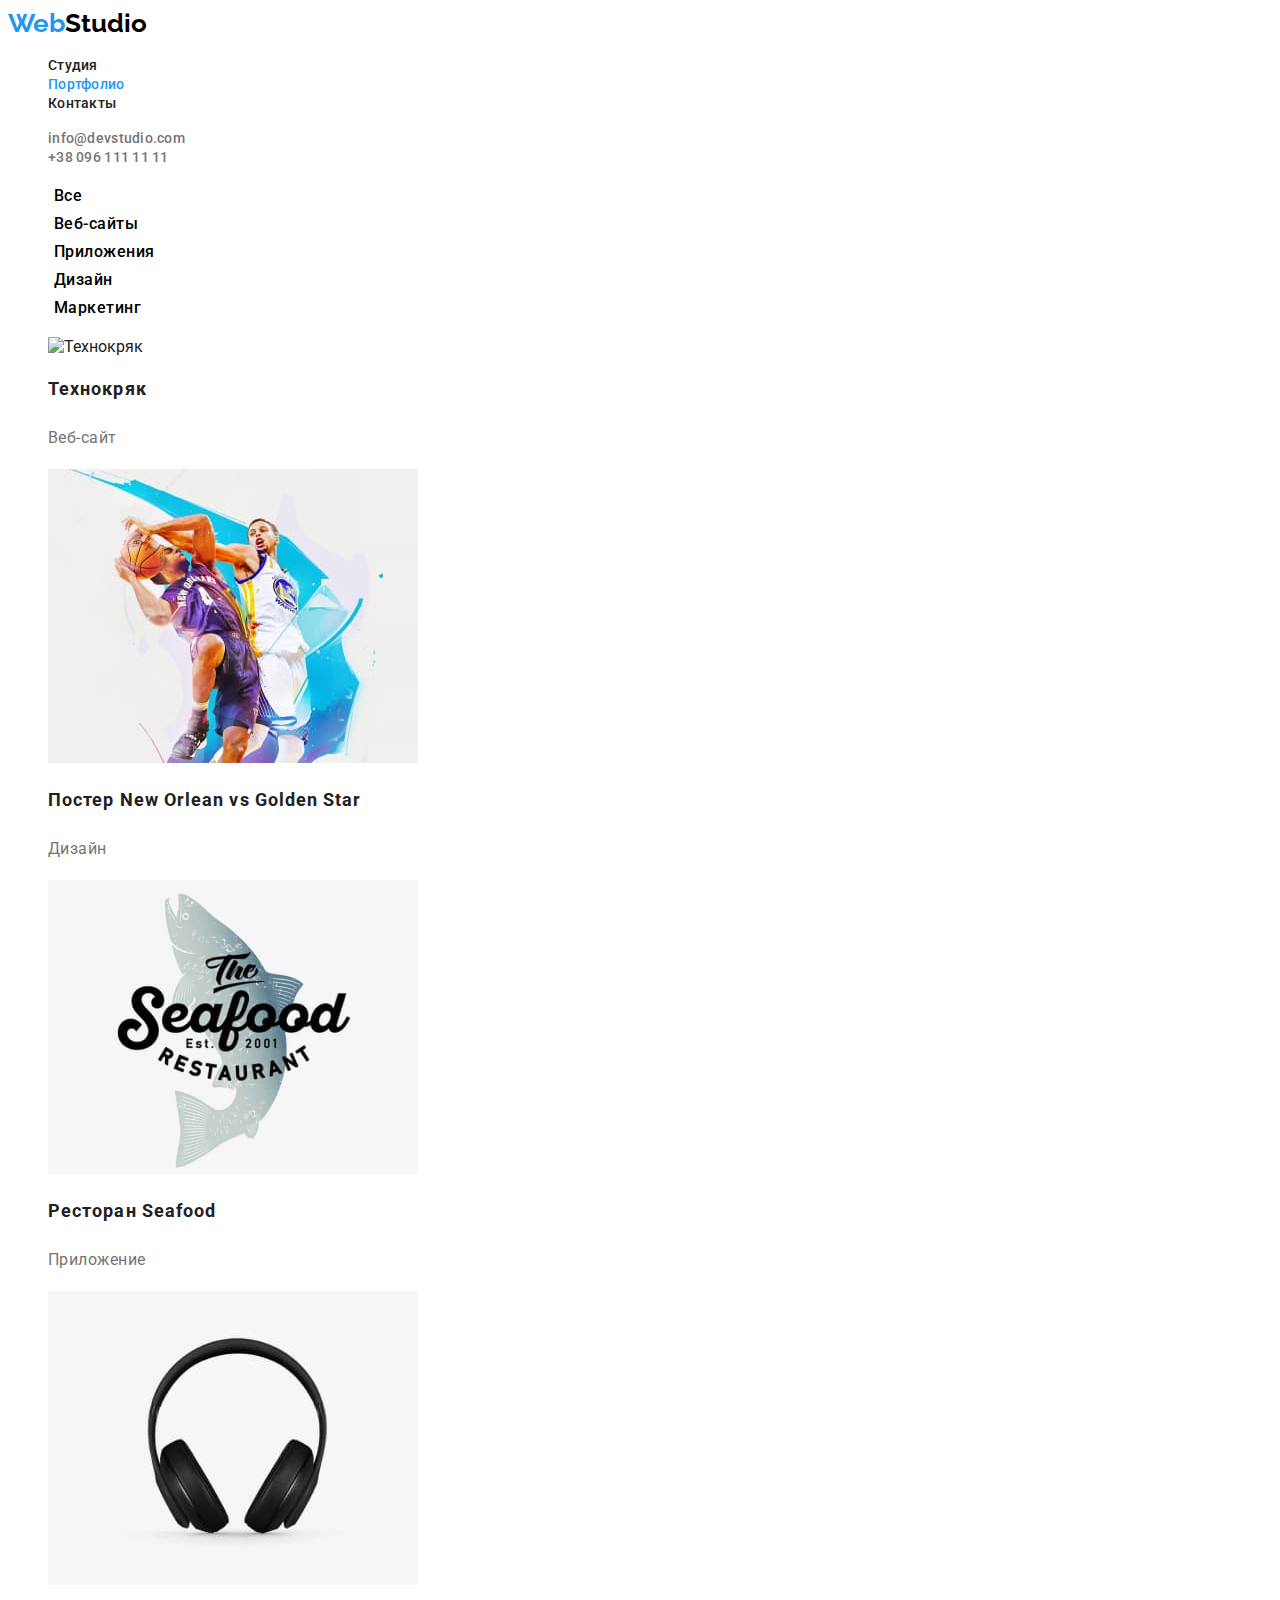
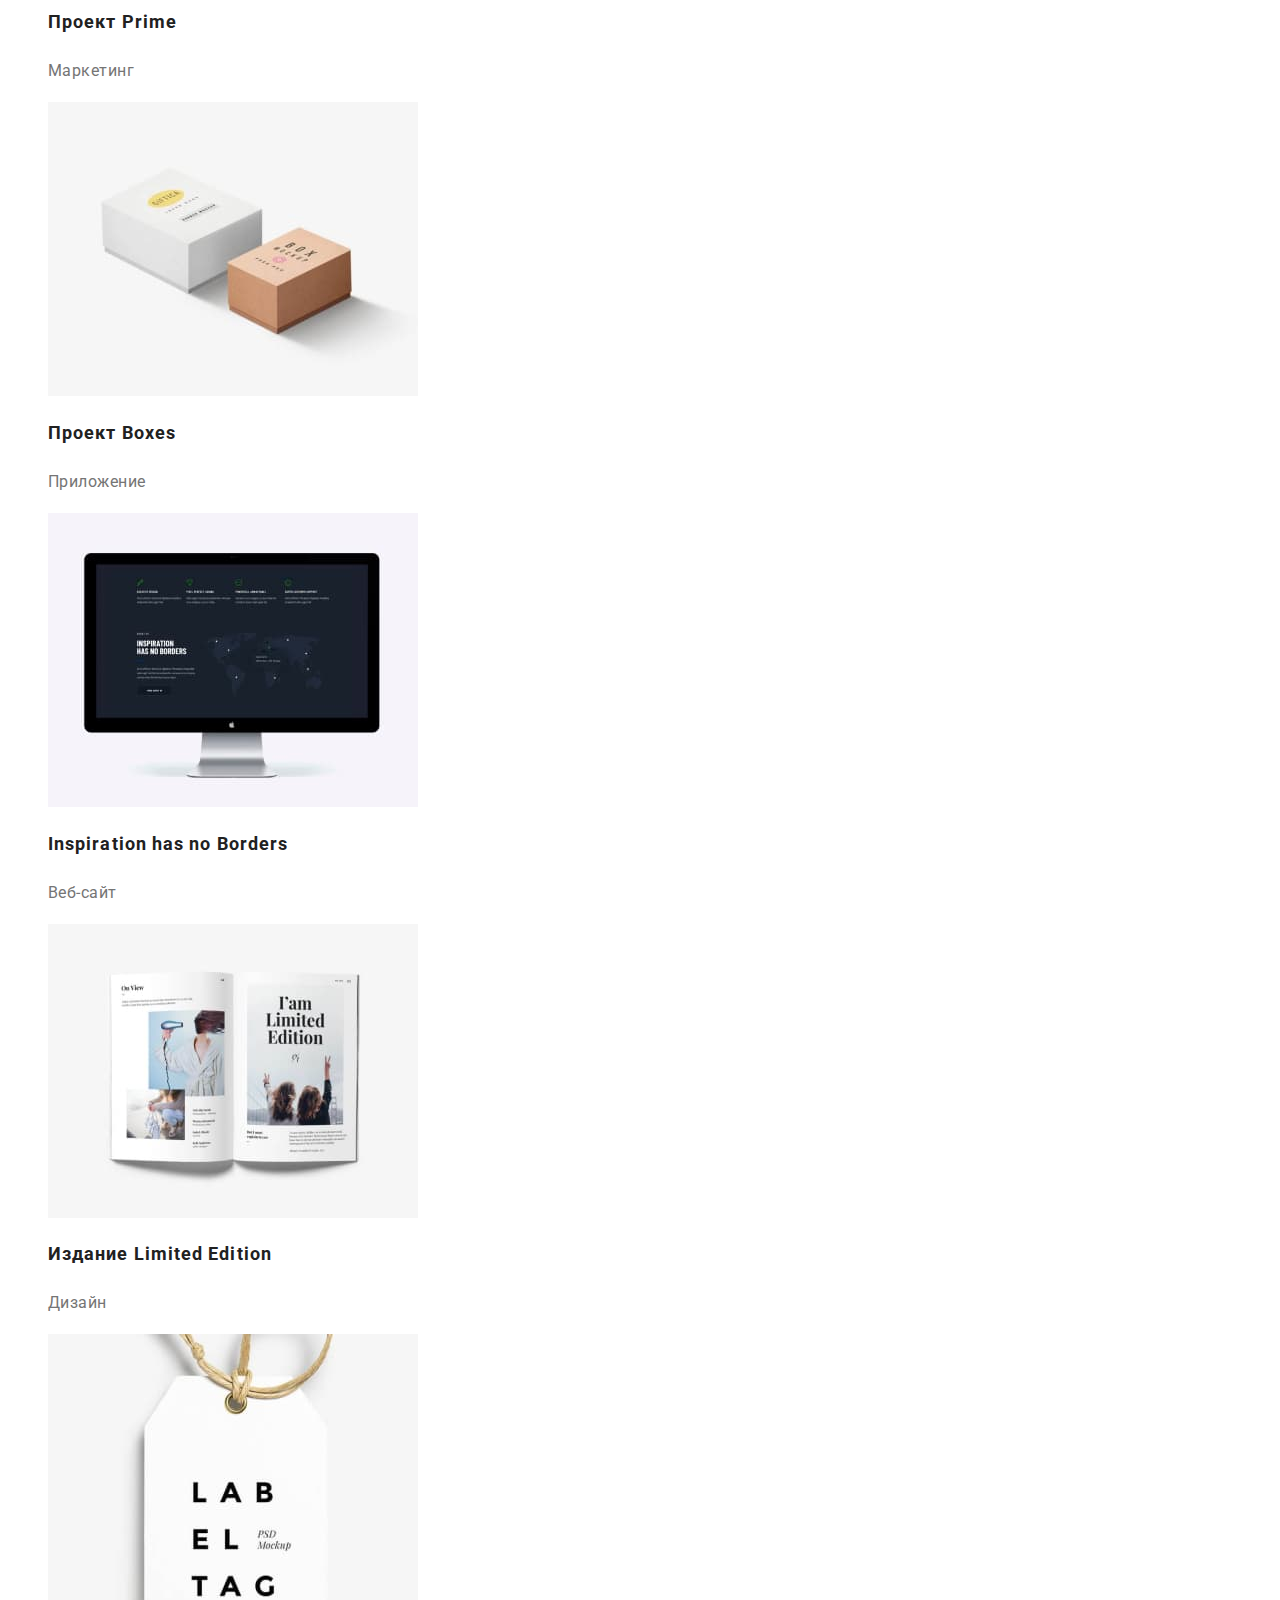
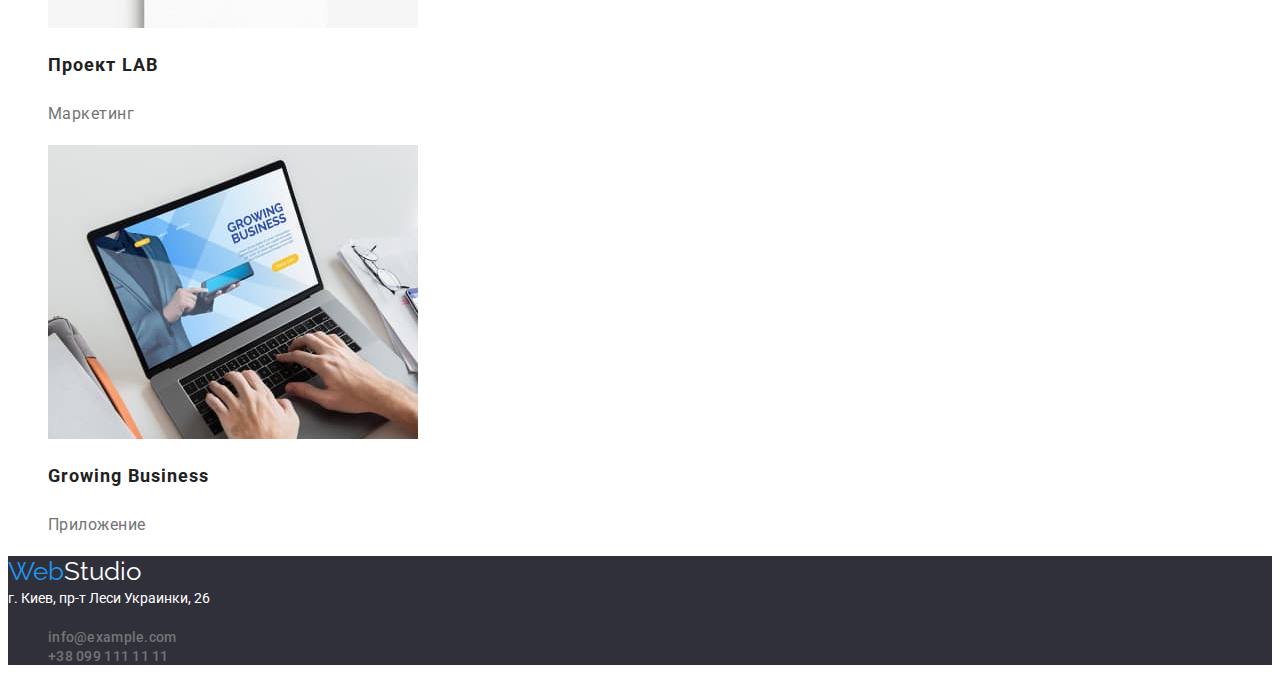
==== portfolio.html @ 8c98c88f "copy from markup hw 02" ====
<!DOCTYPE html>
<html lang="ru">
<head>
    <meta charset="UTF-8">
    <meta http-equiv="X-UA-Compatible" content="IE=edge">
    <meta name="viewport" content="width=device-width, initial-scale=1.0">
    <title>Document</title>
    <link rel="stylesheet" href="./css/style.css">
    <link href="https://fonts.googleapis.com/css2?family=Raleway:wght@700&family=Roboto:wght@400;500;700;900&display=swap"
        rel="stylesheet" />
</head>
<body>
    <!-- Header -->
    <header class="header">
        <div class="hdr-main-nav">
            <nav class="hdr-nav">
                <a href="/" lang="en" class="hdr-logo"><span class="hdr-first-logo">Web</span><span class="hdr-second-logo">Studio</span></a>
                <ul class="links">
                    <li class="link-item">
                        <a href="./index.html" class="link">Студия</a>
                    </li>
                    <li class="link-item">
                        <a href="./portfolio.html" class="link current">Портфолио</a>
                    </li>
                    <li class="link-item">
                        <a href="" class="link">Контакты</a>
                    </li>
                </ul>
            </nav>
            <ul class="hdr-contacts">
                <li>
                    <a href="mailto:info@devstudio.com" lang="en" class="contact-link">info@devstudio.com</a>
                </li>
                <li>
                    <a href="tel:+380961111111" class="contact-link">+38 096 111 11 11 </a>
                </li>
            </ul>
        </div>
    </header>
    <!-- Main -->
    <main class="main-portfolio">
        <section class="main-section">
            <h1 hidden></h1>
            <ul class="list-button">
                <li class="button-item">
                    <button type="button" class="button">Все</button>
                </li>
                <li class="button-item">
                    <button type="button" class="button">Веб-сайты</button>
                </li>
                <li class="button-item">
                    <button type="button" class="button">Приложения</button>
                </li>
                <li class="button-item">
                    <button type="button" class="button">Дизайн</button>
                </li>
                <li class="button-item">
                    <button type="button" class="button">Маркетинг</button>
                </li>
            </ul>
            <ul class="projects">
                <li class="project-item">
                    <img src="./images/Tehnokryak.jpg" alt="Технокряк" width="370">
                    <h2 class="project-title">Технокряк</h2>
                    <p class="project-about">Веб-сайт</p>
                </li>
                <li class="project-item">
                    <img src="./images/neworleandvsgoldenstar.jpg" alt="Постер" width="370">
                    <h2 class="project-title">Постер New Orlean vs Golden Star</h2>
                    <p class="project-about">Дизайн</p>
                </li>
                <li class="project-item">
                    <img src="./images/seafood.jpg" alt="Ресторан" width="370">
                    <h2 class="project-title">Ресторан Seafood</h2>
                    <p class="project-about">Приложение</p>
                </li>
                <li class="project-item">
                    <img src="./images/projectprime.jpg" alt="Проект Прайм" width="370">
                    <h2 class="project-title">Проект Prime</h2>
                    <p class="project-about">Маркетинг</p>
                </li>
                <li class="project-item">
                    <img src="./images/projectboxes.jpg" alt="Проект коробок" width="370">
                    <h2 class="project-title">Проект Boxes</h2>
                    <p class="project-about">Приложение</p>
                </li>
                <li class="project-item">
                    <img src="./images/inspirationhasnoborders.jpg" alt="Вдохновение" width="370">
                    <h2 class="project-title" lang="en">Inspiration has no Borders</h2>
                    <p class="project-about">Веб-сайт</p>
                </li>
                <li class="project-item">
                    <img src="./images/limetededition.jpg" alt="Издание" width="370">
                    <h2 class="project-title">Издание Limited Edition</h2>
                    <p class="project-about">Дизайн</p>
                </li>
                <li class="project-item">
                    <img src="./images/projectlab.jpg" alt="Проект Лаб" width="370">
                    <h2 class="project-title">Проект LAB</h2>
                    <p class="project-about">Маркетинг</p>
                </li>
                <li class="project-item">
                    <img src="./images/GrowingBusiness.jpg" alt="Растущий бизнес" width="370" lang="en">
                    <h2 class="project-title">Growing Business</h2>
                    <p class="project-about">Приложение</p>
                </li>
            </ul>
        </section>
    </main>
    <footer class="footer">
        <a href="/" lang="en" class="hdr-logo"><span class="ftr-first-logo">Web</span><span
                class="ftr-second-logo">Studio</span></a>
        <address class="address">
            <a href="https://goo.gl/maps/iQKYEARG3Sgrzrz96" class="ftr-address">г. Киев, пр-т Леси Украинки, 26</a>
            <ul class="ftr-contacts">
                <li class="contact-ftr">
                    <a href="mailto:info@example.com" lang="en" class="contact-link">info@example.com</a>
                </li>
                <li class="contact-ftr">
                    <a href="tel:+380991111111" class="contact-link">+38 099 111 11 11</a>
                </li>
            </ul>
        </address>
    </footer>
</body>
</html>
---- css/style.css ----
:root {
  /* background */
  --bgd-very-dark-grayish-blue: #2f303a;
  --bgd-light-grayish-blue: #f5f4fa;
  --bgd-white: #ffffff;
  /* text  */
  --txt-blue: #2196f3;
  --txt-mostly-black: #212121;
  --txt-black: #000000;
  --txt-white: #ffffff;
  --txt-dark-gray: #757575;
  --txt-light-gray: #acacb0;
}

/* constant */
body {
  font-family: 'Roboto', sans-serif;
  color: var(--txt-mostly-black);
  background-color: var(--bgd-white);
  letter-spacing: 0.03;
}
/* header */

.link {
  list-style-type: none;
}

.hdr-logo {
  text-decoration: none;
}

.hdr-first-logo {
  font-family: 'Raleway', sans-serif;
  color: var(--txt-blue);
  font-weight: 700;
  font-size: 26px;
  line-height: 1.19;
}

.hdr-second-logo {
  font-family: 'Raleway', sans-serif;
  color: var(--txt-black);
  font-weight: 700;
  font-size: 26px;
  line-height: 1.19;
}
.link:hover,
.link:focus {
  color: var(--txt-blue);
}
.link {
  color: var(--txt-mostly-black);
  font-weight: 500;
  font-size: 14px;
  line-height: 1.14;
  letter-spacing: 0.02em;
  text-decoration: none;
}

.links .link.current {
  color: var(--txt-blue);
}

.link-item,
.hdr-contacts {
  list-style: none;
}

.contact-link {
  text-decoration: none;
  color: var(--txt-dark-gray);
  font-weight: 500;
  font-size: 14px;
  line-height: 1.14;
  letter-spacing: 0.02em;
}

.contact-link:hover,
.contact-link:focus {
  color: var(--txt-blue);
}
/* Main Studio */
.hero-section {
  background-color: var(--bgd-very-dark-grayish-blue);
}

.hero-title {
  font-weight: 900;
  font-size: 44px;
  line-height: 1.36;
  text-align: center;
  letter-spacing: 0.06em;
  text-transform: uppercase;
  color: var(--txt-white);
}

.hero-button {
  background-color: var(--txt-blue);
  color: var(--txt-white);
  font-weight: bold;
  font-size: 16px;
  line-height: 1.87;
  letter-spacing: 0.06em;
  cursor: pointer;
  border: none;
}

.container-item,
.about-company-item {
  list-style: none;
}
.container-item-title {
  font-size: 14px;
  line-height: 1.14;
  text-transform: uppercase;
}

.container-item-text {
  font-size: 14px;
  line-height: 1.71;
  color: var(--txt-dark-gray);
}

.about-company-title {
  font-size: 36px;
  line-height: 1.16;
  text-align: center;
}

.team {
  background-color: var(--bgd-light-grayish-blue);
}

.title-team {
  font-size: 36px;
  line-height: 1.16;
  text-align: center;
}

.team-member {
  list-style: none;
}

.title-member {
  font-weight: 500;
  font-size: 16px;
  line-height: 1.18;
  text-align: center;
}

.about-member {
  font-size: 16px;
  line-height: 19px;
  text-align: center;
  color: var(--txt-dark-gray);
}
/* footer */

.footer {
  background-color: var(--bgd-very-dark-grayish-blue);
}

.address {
  font-style: normal;
}

.ftr-first-logo {
  font-family: 'Raleway', sans-serif;
  color: var(--txt-blue);
  font-size: 26px;
  line-height: 1.19;
}

.ftr-second-logo {
  font-family: 'Raleway', sans-serif;
  color: var(--txt-white);
  font-size: 26px;
  line-height: 31px;
}
.ftr-address {
  font-size: 14px;
  line-height: 1.71;
  color: var(--txt-white);
  text-decoration: none;
}

.contact-ftr {
  list-style: none;
}

.contact-link-footer:focus,
.contact-link-footer:hover {
  color: var(--txt-blue);
}
/* Main Portfolio */

.button {
  font-family: 'Roboto', sans-serif;
  font-weight: 500;
  font-size: 16px;
  line-height: 1.62;
  text-align: center;
  letter-spacing: 0.03em;
  background-color: var(--bgd-Light-grayish-blue);
  border: none;
  cursor: pointer;
}
.button:focus,
.button:hover {
  color: var(--txt-white);
  background-color: var(--txt-blue);
}

.button-item,
.project-item {
  list-style: none;
}

.project-title {
  font-weight: bold;
  font-size: 18px;
  line-height: 2;
  letter-spacing: 0.06em;
}
.project-about {
  font-size: 16px;
  line-height: 1.87;
  letter-spacing: 0.03em;
  color: var(--txt-dark-gray);
}
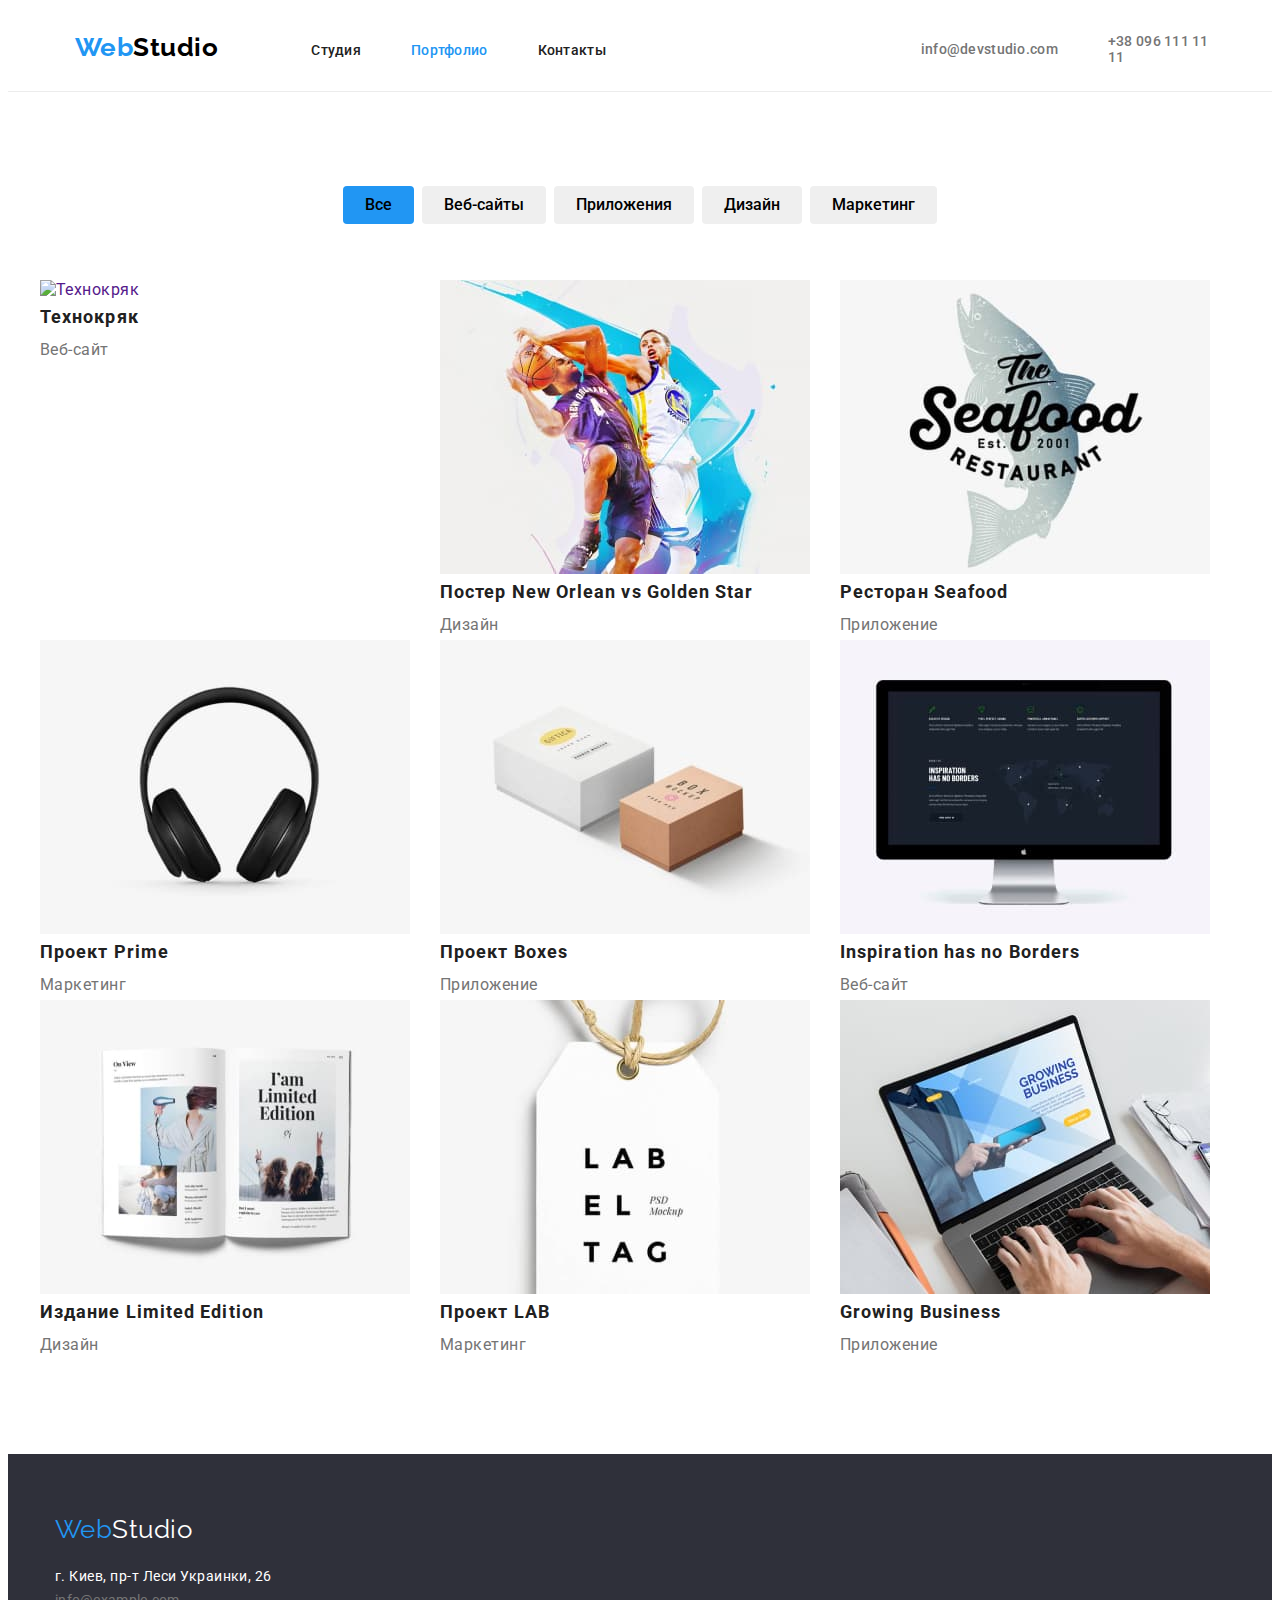
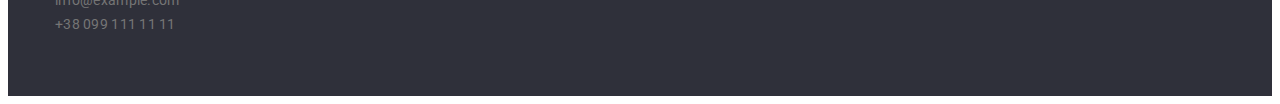
==== commit 4b341e7d: "1" ====
--- a/portfolio.html
+++ b/portfolio.html
@@ -4,7 +4,7 @@
     <meta charset="UTF-8">
     <meta http-equiv="X-UA-Compatible" content="IE=edge">
     <meta name="viewport" content="width=device-width, initial-scale=1.0">
-    <title>Document</title>
+    <title>Портфолио</title>
     <link rel="stylesheet" href="./css/style.css">
     <link href="https://fonts.googleapis.com/css2?family=Raleway:wght@700&family=Roboto:wght@400;500;700;900&display=swap"
         rel="stylesheet" />
@@ -12,115 +12,165 @@
 <body>
     <!-- Header -->
     <header class="header">
-        <div class="hdr-main-nav">
+        <div class="container hdr-container ">
             <nav class="hdr-nav">
-                <a href="/" lang="en" class="hdr-logo"><span class="hdr-first-logo">Web</span><span class="hdr-second-logo">Studio</span></a>
-                <ul class="links">
+                <a href="/" lang="en" class="logo hdr-logo"><span class="hdr-first-logo">Web</span><span
+                        class="hdr-second-logo">Studio</span></a>
+                <ul class="hdr-list list">
                     <li class="link-item">
-                        <a href="./index.html" class="link">Студия</a>
+                        <a href="./index.html" class="hdr-link link ">Студия</a>
                     </li>
                     <li class="link-item">
-                        <a href="./portfolio.html" class="link current">Портфолио</a>
+                        <a href="./portfolio.html" class="hdr-link link current">Портфолио</a>
                     </li>
                     <li class="link-item">
-                        <a href="" class="link">Контакты</a>
+                        <a href="" class="hdr-link link">Контакты</a>
                     </li>
                 </ul>
             </nav>
-            <ul class="hdr-contacts">
-                <li>
-                    <a href="mailto:info@devstudio.com" lang="en" class="contact-link">info@devstudio.com</a>
+            <div class="hdr-contacts-list"></div>
+            <ul class="hdr-contacts list">
+                <li class="hdr-contacts">
+                    <a href="mailto:info@devstudio.com" lang="en" class="contact-link link">info@devstudio.com</a>
                 </li>
-                <li>
-                    <a href="tel:+380961111111" class="contact-link">+38 096 111 11 11 </a>
+                <li class="hdr-contacts">
+                    <a href="tel:+380961111111" class="contact-link link">+38 096 111 11 11</a>
                 </li>
             </ul>
+        </div>
         </div>
     </header>
     <!-- Main -->
     <main class="main-portfolio">
-        <section class="main-section">
-            <h1 hidden></h1>
-            <ul class="list-button">
-                <li class="button-item">
-                    <button type="button" class="button">Все</button>
-                </li>
-                <li class="button-item">
-                    <button type="button" class="button">Веб-сайты</button>
-                </li>
-                <li class="button-item">
-                    <button type="button" class="button">Приложения</button>
-                </li>
-                <li class="button-item">
-                    <button type="button" class="button">Дизайн</button>
-                </li>
-                <li class="button-item">
-                    <button type="button" class="button">Маркетинг</button>
-                </li>
-            </ul>
-            <ul class="projects">
-                <li class="project-item">
-                    <img src="./images/Tehnokryak.jpg" alt="Технокряк" width="370">
-                    <h2 class="project-title">Технокряк</h2>
-                    <p class="project-about">Веб-сайт</p>
-                </li>
-                <li class="project-item">
-                    <img src="./images/neworleandvsgoldenstar.jpg" alt="Постер" width="370">
-                    <h2 class="project-title">Постер New Orlean vs Golden Star</h2>
-                    <p class="project-about">Дизайн</p>
-                </li>
-                <li class="project-item">
-                    <img src="./images/seafood.jpg" alt="Ресторан" width="370">
-                    <h2 class="project-title">Ресторан Seafood</h2>
-                    <p class="project-about">Приложение</p>
-                </li>
-                <li class="project-item">
-                    <img src="./images/projectprime.jpg" alt="Проект Прайм" width="370">
-                    <h2 class="project-title">Проект Prime</h2>
-                    <p class="project-about">Маркетинг</p>
-                </li>
-                <li class="project-item">
-                    <img src="./images/projectboxes.jpg" alt="Проект коробок" width="370">
-                    <h2 class="project-title">Проект Boxes</h2>
-                    <p class="project-about">Приложение</p>
-                </li>
-                <li class="project-item">
-                    <img src="./images/inspirationhasnoborders.jpg" alt="Вдохновение" width="370">
-                    <h2 class="project-title" lang="en">Inspiration has no Borders</h2>
-                    <p class="project-about">Веб-сайт</p>
-                </li>
-                <li class="project-item">
-                    <img src="./images/limetededition.jpg" alt="Издание" width="370">
-                    <h2 class="project-title">Издание Limited Edition</h2>
-                    <p class="project-about">Дизайн</p>
-                </li>
-                <li class="project-item">
-                    <img src="./images/projectlab.jpg" alt="Проект Лаб" width="370">
-                    <h2 class="project-title">Проект LAB</h2>
-                    <p class="project-about">Маркетинг</p>
-                </li>
-                <li class="project-item">
-                    <img src="./images/GrowingBusiness.jpg" alt="Растущий бизнес" width="370" lang="en">
-                    <h2 class="project-title">Growing Business</h2>
-                    <p class="project-about">Приложение</p>
-                </li>
-            </ul>
+        <section class="main-section section">
+            <div class="conteiner">
+                <h1 class="visually-hidden">Проекты</h1>
+                <div class="filter-btns">
+                    <ul class="list-button list">
+                        <li class="button-item">
+                            <button type="button" class="button current">Все</button>
+                        </li>
+                        <li class="button-item">
+                            <button type="button" class="button">Веб-сайты</button>
+                        </li>
+                        <li class="button-item">
+                            <button type="button" class="button">Приложения</button>
+                        </li>
+                        <li class="button-item">
+                            <button type="button" class="button">Дизайн</button>
+                        </li>
+                        <li class="button-item">
+                            <button type="button" class="button">Маркетинг</button>
+                        </li>
+                    </ul>
+                </div>
+                <div class="projects">
+                    <ul class="projects-list list">
+                        <li class="project-item">
+                            <a href="" class="project-link">
+                                <img src="./images/Tehnokryak.jpg" alt="Технокряк" width="370">
+                                <div class="project-text">
+                                    <h2 class="project-title">Технокряк</h2>
+                                    <p class="project-about">Веб-сайт</p>
+                                </div>
+                            </a>
+                        </li>
+                        <li class="project-item">
+                            <a href="" class="project-link">
+                                <img src="./images/neworleandvsgoldenstar.jpg" alt="Постер" width="370">
+                                <div class="project-text">
+                                    <h2 class="project-title">Постер New Orlean vs Golden Star</h2>
+                                    <p class="project-about">Дизайн</p>
+                                </div>
+                            </a>
+                        </li>
+                        <li class="project-item">
+                            <a href="" class="project-link">
+                                <img src="./images/seafood.jpg" alt="Ресторан" width="370">
+                                <div class="project-text">
+                                    <h2 class="project-title">Ресторан Seafood</h2>
+                                    <p class="project-about">Приложение</p>
+                                </div>
+                            </a>
+                        </li>
+                        <li class="project-item">
+                            <a href="" class="project-link">
+                                <img src="./images/projectprime.jpg" alt="Проект Прайм" width="370">
+                                <div class="project-text">
+                                    <h2 class="project-title">Проект Prime</h2>
+                                    <p class="project-about">Маркетинг</p>
+                                </div>
+                            </a>
+                        </li>
+                        <li class="project-item">
+                            <a href="" class="project-link">
+                                <img src="./images/projectboxes.jpg" alt="Проект коробок" width="370">
+                                <div class="project-text">
+                                    <h2 class="project-title">Проект Boxes</h2>
+                                    <p class="project-about">Приложение</p>
+                                </div>
+                            </a>
+                        </li>
+                        <li class="project-item">
+                            <a href="" class="project-link">
+                                <img src="./images/inspirationhasnoborders.jpg" alt="Вдохновение" width="370">
+                                <div class="project-text">
+                                    <h2 class="project-title" lang="en">Inspiration has no Borders</h2>
+                                    <p class="project-about">Веб-сайт</p>
+                                </div>
+                            </a>
+                        </li>
+                        <li class="project-item">
+                            <a href="" class="project-link">
+                                <img src="./images/limetededition.jpg" alt="Издание" width="370">
+                                <div class="project-text">
+                                    <h2 class="project-title">Издание Limited Edition</h2>
+                                    <p class="project-about">Дизайн</p>
+                                </div>
+                            </a>
+                        </li>
+                        <li class="project-item">
+                            <a href="" class="project-link">
+                                <img src="./images/projectlab.jpg" alt="Проект Лаб" width="370">
+                                <div class="project-text">
+                                    <h2 class="project-title">Проект LAB</h2>
+                                    <p class="project-about">Маркетинг</p>
+                                </div>
+                            </a>
+                        </li>
+                        <li class="project-item">
+                            <a href="" class="project-link">
+                                <img src="./images/GrowingBusiness.jpg" alt="Растущий бизнес" width="370" lang="en">
+                                <div class="project-text">
+                                    <h2 class="project-title">Growing Business</h2>
+                                    <p class="project-about">Приложение</p>
+                                </div>
+                            </a>
+                        </li>
+                    </ul>
+                </div>
+            </div>
         </section>
     </main>
+    <!-- Footer -->
     <footer class="footer">
-        <a href="/" lang="en" class="hdr-logo"><span class="ftr-first-logo">Web</span><span
-                class="ftr-second-logo">Studio</span></a>
-        <address class="address">
-            <a href="https://goo.gl/maps/iQKYEARG3Sgrzrz96" class="ftr-address">г. Киев, пр-т Леси Украинки, 26</a>
-            <ul class="ftr-contacts">
-                <li class="contact-ftr">
-                    <a href="mailto:info@example.com" lang="en" class="contact-link">info@example.com</a>
-                </li>
-                <li class="contact-ftr">
-                    <a href="tel:+380991111111" class="contact-link">+38 099 111 11 11</a>
-                </li>
-            </ul>
-        </address>
+        <div class="footer-section">
+            <div class="container">
+                <a href="/" lang="en" class="logo ftr-logo"><span class="ftr-first-logo">Web</span><span
+                        class="ftr-second-logo">Studio</span></a>
+                <address class="address">
+                    <a href="https://goo.gl/maps/iQKYEARG3Sgrzrz96" class="ftr-address">г. Киев, пр-т Леси Украинки, 26</a>
+                    <ul class="ftr-contacts">
+                        <li class="contact-ftr">
+                            <a href="mailto:info@example.com" lang="en" class="contact-link link">info@example.com</a>
+                        </li>
+                        <li class="contact-ftr">
+                            <a href="tel:+380991111111" class="contact-link link">+38 099 111 11 11</a>
+                        </li>
+                    </ul>
+                </address>
+            </div>
+        </div>
     </footer>
 </body>
 </html>--- a/css/style.css
+++ b/css/style.css
@@ -3,6 +3,10 @@
   --bgd-very-dark-grayish-blue: #2f303a;
   --bgd-light-grayish-blue: #f5f4fa;
   --bgd-white: #ffffff;
+  --bgd-blue: #2196f3;
+  --border: #ececec;
+  --shadow: #a1a1a5;
+
   /* text  */
   --txt-blue: #2196f3;
   --txt-mostly-black: #212121;
@@ -13,20 +17,72 @@
 }
 
 /* constant */
+*,
+*::before,
+*::after {
+  box-sizing: border-box;
+}
+
 body {
   font-family: 'Roboto', sans-serif;
   color: var(--txt-mostly-black);
   background-color: var(--bgd-white);
-  letter-spacing: 0.03;
+  letter-spacing: 0.03em;
+}
+p,
+ul,
+li,
+a,
+h1,
+h2,
+h3,
+h4,
+h5,
+h6 {
+  margin: 0 auto;
+  padding: 0;
+}
+
+.list {
+  list-style-type: none;
+}
+
+.link {
+  text-decoration: none;
+  color: var(--txt-mostly-black);
+}
+
+.container {
+  width: 1200px;
+  padding-left: 15px;
+  padding-right: 15px;
+  margin: 0 auto;
+}
+img {
+  margin: 0 auto;
+  padding: 0;
+  display: block;
+}
+
+.section {
+  padding-top: 94px;
+  padding-bottom: 94px;
+}
+.logo {
+  text-decoration: none;
 }
 /* header */
-
-.link {
-  list-style-type: none;
-}
-
+.header {
+  border-bottom-width: 1px;
+  border-bottom-style: solid;
+  border-bottom-color: var(--border);
+}
+.hdr-container {
+  display: flex;
+}
 .hdr-logo {
-  text-decoration: none;
+  padding: 24px 20px 25px 20px;
+  margin-right: 73px;
 }
 
 .hdr-first-logo {
@@ -44,11 +100,29 @@
   font-size: 26px;
   line-height: 1.19;
 }
-.link:hover,
-.link:focus {
-  color: var(--txt-blue);
-}
-.link {
+
+.hdr-nav {
+  display: flex;
+}
+
+.hdr-list {
+  display: flex;
+  align-items: center;
+}
+
+.link-item {
+  padding: 32px 0px 32px 0px;
+}
+
+.link-item:not(:first-child) {
+  margin-left: 50px;
+}
+
+.hdr-link:hover,
+.hdr-link:focus {
+  color: var(--txt-blue);
+}
+.hdr-link {
   color: var(--txt-mostly-black);
   font-weight: 500;
   font-size: 14px;
@@ -57,17 +131,27 @@
   text-decoration: none;
 }
 
-.links .link.current {
-  color: var(--txt-blue);
-}
-
-.link-item,
+.hdr-list .link.current {
+  color: var(--txt-blue);
+}
+
+.hdr-contacts .link-item,
 .hdr-contacts {
   list-style: none;
 }
 
+.hdr-contacts-list {
+  margin-left: 315px;
+}
+.hdr-contacts {
+  display: flex;
+  align-items: center;
+}
+.hdr-contacts:not(:last-child) {
+  padding-right: 50px;
+}
+
 .contact-link {
-  text-decoration: none;
   color: var(--txt-dark-gray);
   font-weight: 500;
   font-size: 14px;
@@ -79,9 +163,12 @@
 .contact-link:focus {
   color: var(--txt-blue);
 }
+
 /* Main Studio */
 .hero-section {
   background-color: var(--bgd-very-dark-grayish-blue);
+  padding: 200px 0px;
+  text-align: center;
 }
 
 .hero-title {
@@ -92,6 +179,8 @@
   letter-spacing: 0.06em;
   text-transform: uppercase;
   color: var(--txt-white);
+  max-width: 660px;
+  margin-bottom: 30px;
 }
 
 .hero-button {
@@ -103,28 +192,56 @@
   letter-spacing: 0.06em;
   cursor: pointer;
   border: none;
-}
-
-.container-item,
-.about-company-item {
-  list-style: none;
-}
-.container-item-title {
+  padding: 10px 32px;
+}
+/* Dignity company */
+
+.visually-hidden {
+  position: absolute;
+  width: 1px;
+  height: 1px;
+  margin: -1px;
+  padding: 0;
+  overflow: hidden;
+  border: 0;
+  clip: rect(0 0 0 0);
+}
+.dignity-list {
+  display: flex;
+}
+
+.dignity-item-title {
+  font-weight: 700;
   font-size: 14px;
   line-height: 1.14;
   text-transform: uppercase;
 }
 
-.container-item-text {
+.dignity-text {
+  font-weight: bold;
   font-size: 14px;
   line-height: 1.71;
   color: var(--txt-dark-gray);
-}
-
+  max-width: 270px;
+}
+/* about company */
+
+.section.about-company {
+  padding-top: 0;
+}
 .about-company-title {
+  font-weight: 700;
   font-size: 36px;
   line-height: 1.16;
   text-align: center;
+  margin-bottom: 50px;
+}
+.about-list {
+  display: flex;
+}
+
+.about-item {
+  list-style: none;
 }
 
 .team {
@@ -132,13 +249,25 @@
 }
 
 .title-team {
+  font-weight: 700;
   font-size: 36px;
   line-height: 1.16;
   text-align: center;
+  margin-bottom: 50px;
+}
+
+.team-list {
+  display: flex;
 }
 
 .team-member {
   list-style: none;
+}
+.team-title {
+  padding-top: 30px;
+  padding-bottom: 30px;
+  background-color: var(--bgd-white);
+  border-radius: 0px 0px 4px 4px;
 }
 
 .title-member {
@@ -146,6 +275,7 @@
   font-size: 16px;
   line-height: 1.18;
   text-align: center;
+  padding-bottom: 10px;
 }
 
 .about-member {
@@ -159,12 +289,20 @@
 .footer {
   background-color: var(--bgd-very-dark-grayish-blue);
 }
+.footer-section {
+  padding-top: 60px;
+  padding-bottom: 60px;
+}
 
 .address {
   font-style: normal;
 }
-
-.ftr-first-logo {
+.footer-section .logo {
+  display: inline-block;
+  padding-bottom: 20px;
+}
+
+.logo .ftr-first-logo {
   font-family: 'Raleway', sans-serif;
   color: var(--txt-blue);
   font-size: 26px;
@@ -182,28 +320,44 @@
   line-height: 1.71;
   color: var(--txt-white);
   text-decoration: none;
-}
-
-.contact-ftr {
+  padding-bottom: 9px;
+}
+
+.ftr-contacts {
   list-style: none;
 }
 
-.contact-link-footer:focus,
-.contact-link-footer:hover {
+.address .contact-link {
+  font-weight: 400;
+  font-size: 14px;
+  line-height: 1.71;
+}
+
+.contact-link:focus,
+.contact-link:hover {
   color: var(--txt-blue);
 }
 /* Main Portfolio */
-
+.main-section {
+}
+.list-button {
+  display: flex;
+  justify-content: center;
+}
 .button {
   font-family: 'Roboto', sans-serif;
   font-weight: 500;
   font-size: 16px;
   line-height: 1.62;
   text-align: center;
-  letter-spacing: 0.03em;
-  background-color: var(--bgd-Light-grayish-blue);
   border: none;
   cursor: pointer;
+  padding: 6px 22px;
+  border-radius: 4px;
+  margin: 0;
+}
+.list-button .button.current {
+  background-color: var(--bgd-blue);
 }
 .button:focus,
 .button:hover {
@@ -214,17 +368,42 @@
 .button-item,
 .project-item {
   list-style: none;
-}
-
+  margin: 0px;
+}
+.button-item:not(:last-child) {
+  margin-right: 8px;
+}
+.filter-btns {
+  margin-bottom: 56px;
+}
+
+.projects-list {
+  display: flex;
+  flex-wrap: wrap;
+  justify-content: center;
+}
+.project-item {
+  margin-right: 30px;
+  margin-top: calc (-1 * 30px);
+}
+
+.projects-list > .project-item {
+  display: flex;
+  flex-basis: ;
+}
+
+.project-link {
+  text-decoration: none;
+}
 .project-title {
   font-weight: bold;
   font-size: 18px;
   line-height: 2;
   letter-spacing: 0.06em;
+  color: var(--txt-mostly-black);
 }
 .project-about {
   font-size: 16px;
   line-height: 1.87;
-  letter-spacing: 0.03em;
   color: var(--txt-dark-gray);
 }
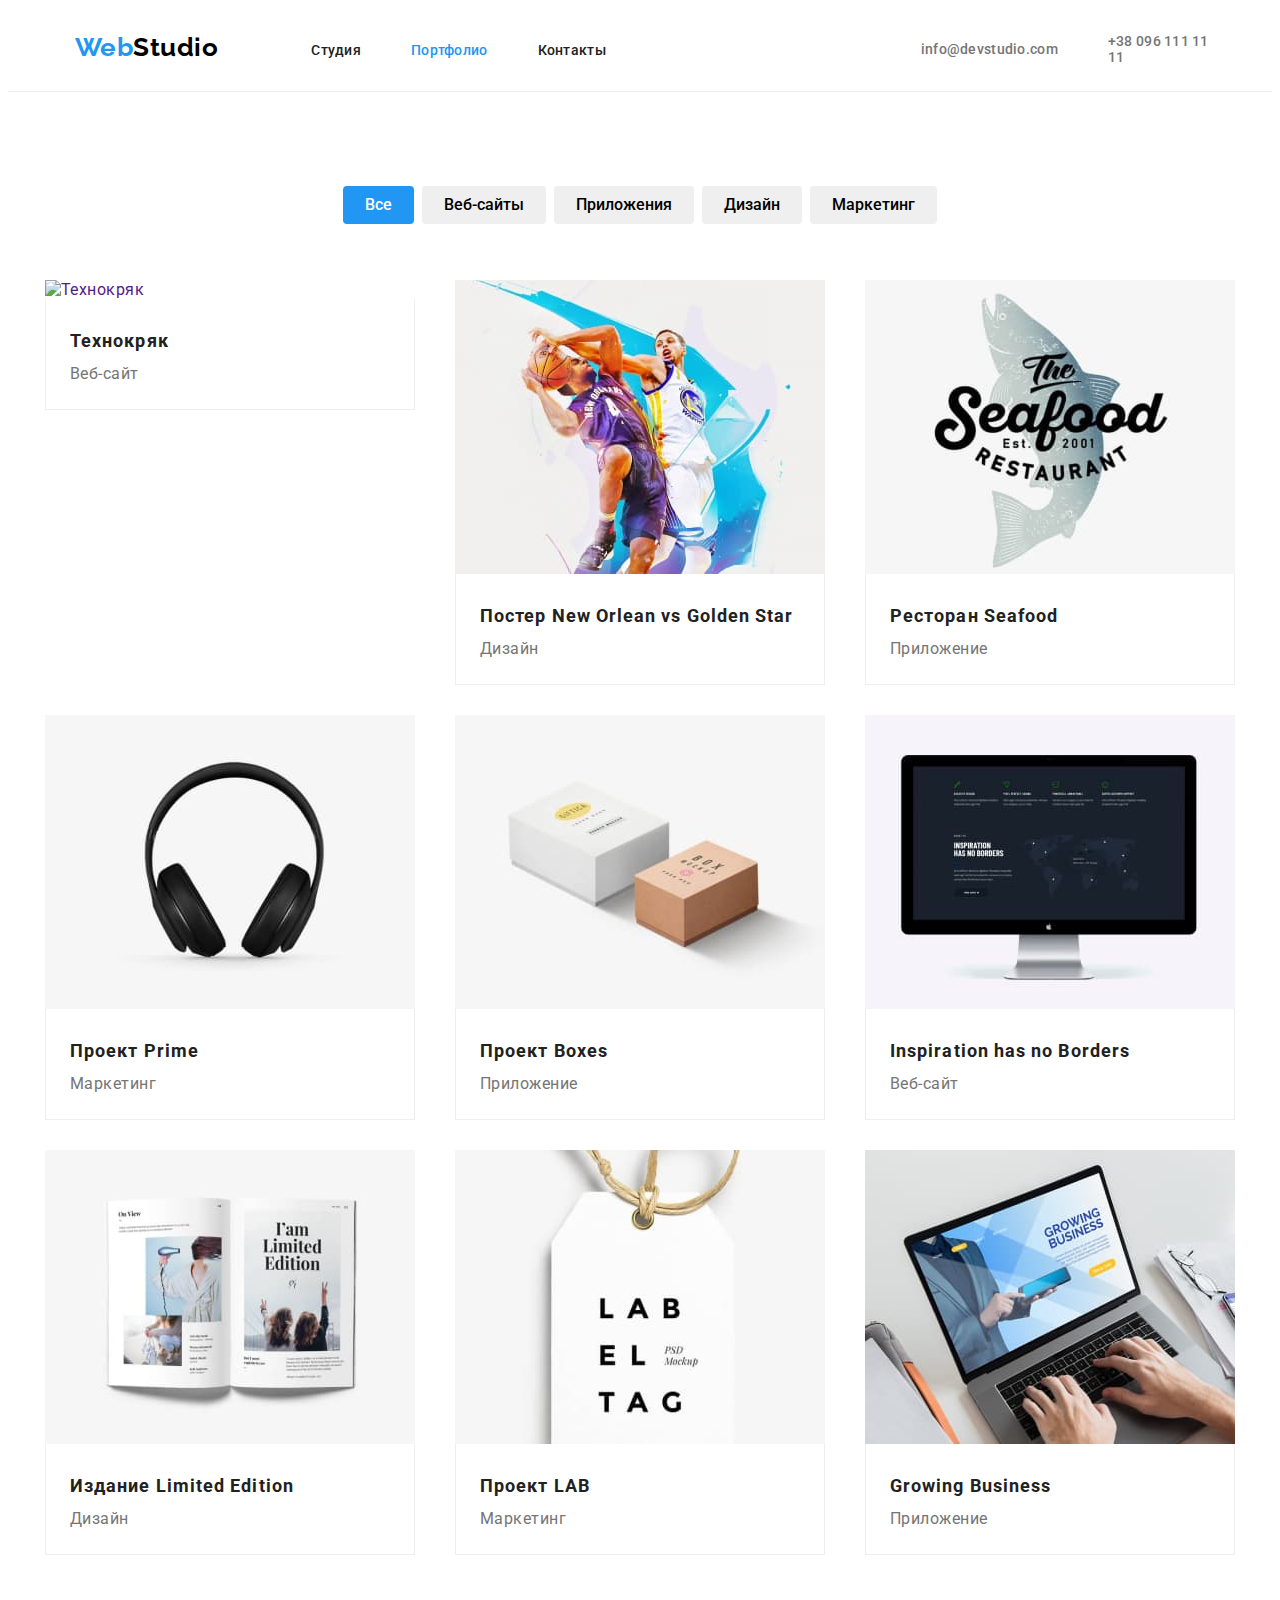
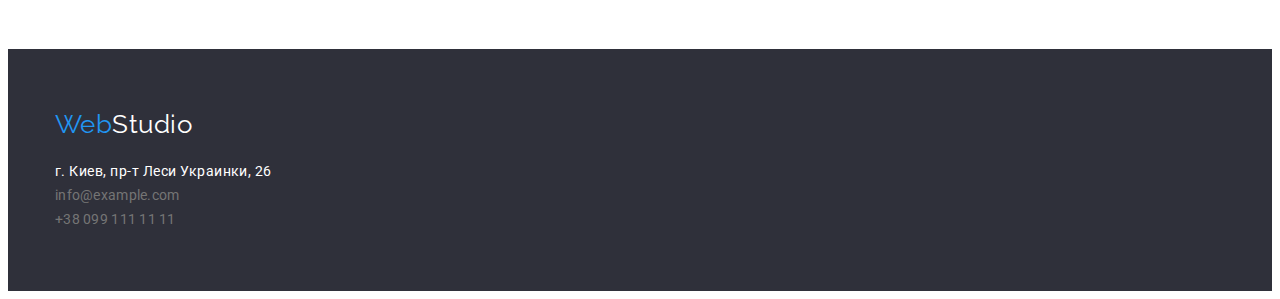
==== commit fec4b493: "2" ====
--- a/portfolio.html
+++ b/portfolio.html
@@ -43,7 +43,7 @@
     <!-- Main -->
     <main class="main-portfolio">
         <section class="main-section section">
-            <div class="conteiner">
+            <div class="port-conteiner container">
                 <h1 class="visually-hidden">Проекты</h1>
                 <div class="filter-btns">
                     <ul class="list-button list">
--- a/css/style.css
+++ b/css/style.css
@@ -5,6 +5,7 @@
   --bgd-white: #ffffff;
   --bgd-blue: #2196f3;
   --border: #ececec;
+  --border-portf: #eeeeee;
   --shadow: #a1a1a5;
 
   /* text  */
@@ -62,6 +63,7 @@
   margin: 0 auto;
   padding: 0;
   display: block;
+  max-width: 100%;
 }
 
 .section {
@@ -358,6 +360,7 @@
 }
 .list-button .button.current {
   background-color: var(--bgd-blue);
+  color: var(--txt-white);
 }
 .button:focus,
 .button:hover {
@@ -376,20 +379,21 @@
 .filter-btns {
   margin-bottom: 56px;
 }
-
+.port-conteiner {
+  padding: 0;
+}
 .projects-list {
   display: flex;
   flex-wrap: wrap;
-  justify-content: center;
-}
-.project-item {
-  margin-right: 30px;
-  margin-top: calc (-1 * 30px);
+  margin-left: -30px;
+  margin-top: -30px;
 }
 
 .projects-list > .project-item {
   display: flex;
-  flex-basis: ;
+  flex-basis: calc(100% / 3 - 30px);
+  margin-left: 30px;
+  margin-top: 30px;
 }
 
 .project-link {
@@ -401,9 +405,15 @@
   line-height: 2;
   letter-spacing: 0.06em;
   color: var(--txt-mostly-black);
+  margin-top: 4px;
 }
 .project-about {
   font-size: 16px;
   line-height: 1.87;
   color: var(--txt-dark-gray);
 }
+.project-text {
+  padding: 20px 24px;
+  border: 1px solid var(--border-portf);
+  border-top: none;
+}
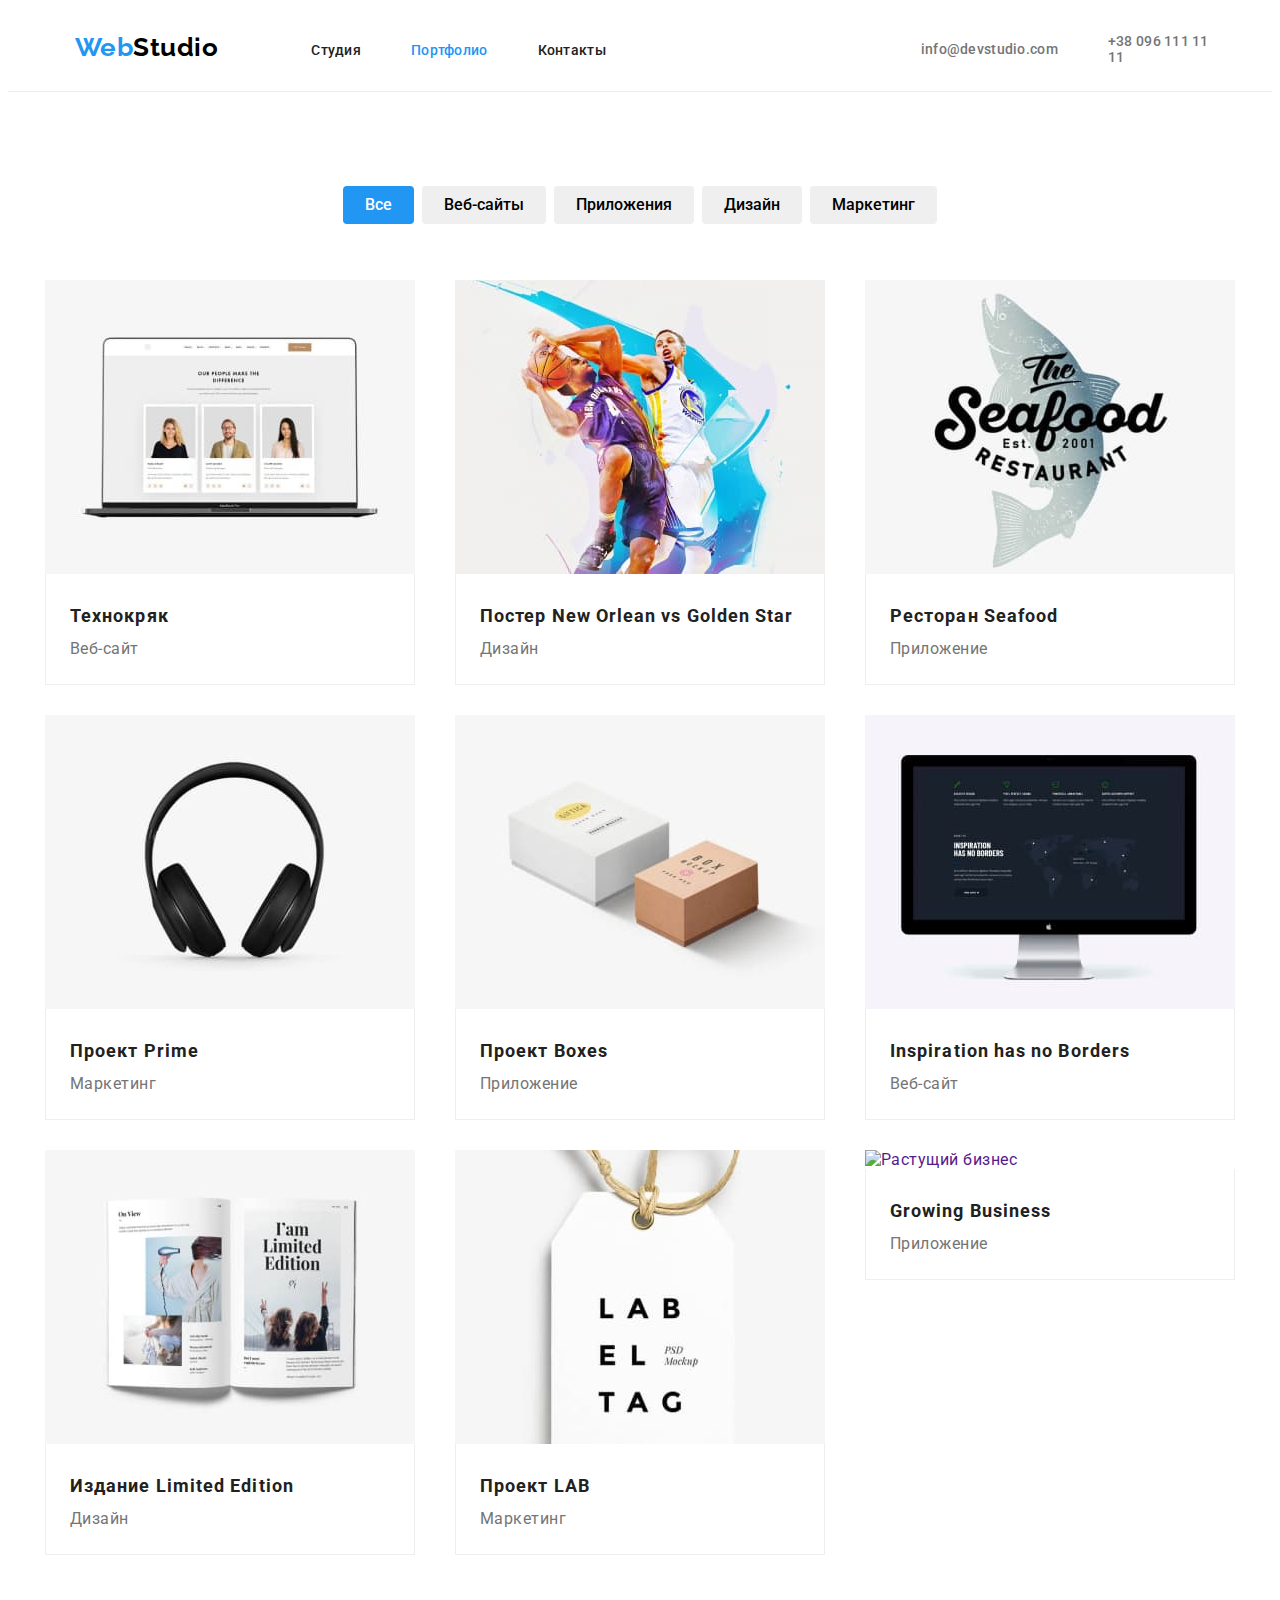
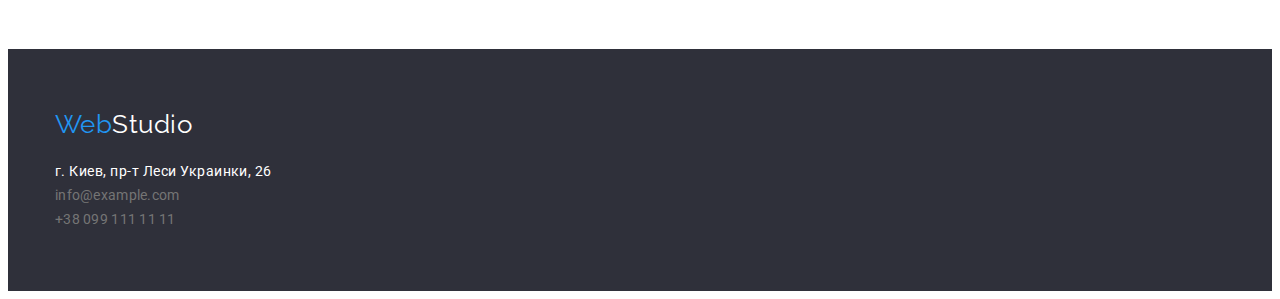
==== commit cb8a816f: "3" ====
--- a/portfolio.html
+++ b/portfolio.html
@@ -68,7 +68,7 @@
                     <ul class="projects-list list">
                         <li class="project-item">
                             <a href="" class="project-link">
-                                <img src="./images/Tehnokryak.jpg" alt="Технокряк" width="370">
+                                <img src="./images/tehnokryak.jpg" alt="Технокряк" width="370">
                                 <div class="project-text">
                                     <h2 class="project-title">Технокряк</h2>
                                     <p class="project-about">Веб-сайт</p>
@@ -140,7 +140,7 @@
                         </li>
                         <li class="project-item">
                             <a href="" class="project-link">
-                                <img src="./images/GrowingBusiness.jpg" alt="Растущий бизнес" width="370" lang="en">
+                                <img src="./images/growingbusiness.jpg" alt="Растущий бизнес" width="370" lang="en">
                                 <div class="project-text">
                                     <h2 class="project-title">Growing Business</h2>
                                     <p class="project-about">Приложение</p>
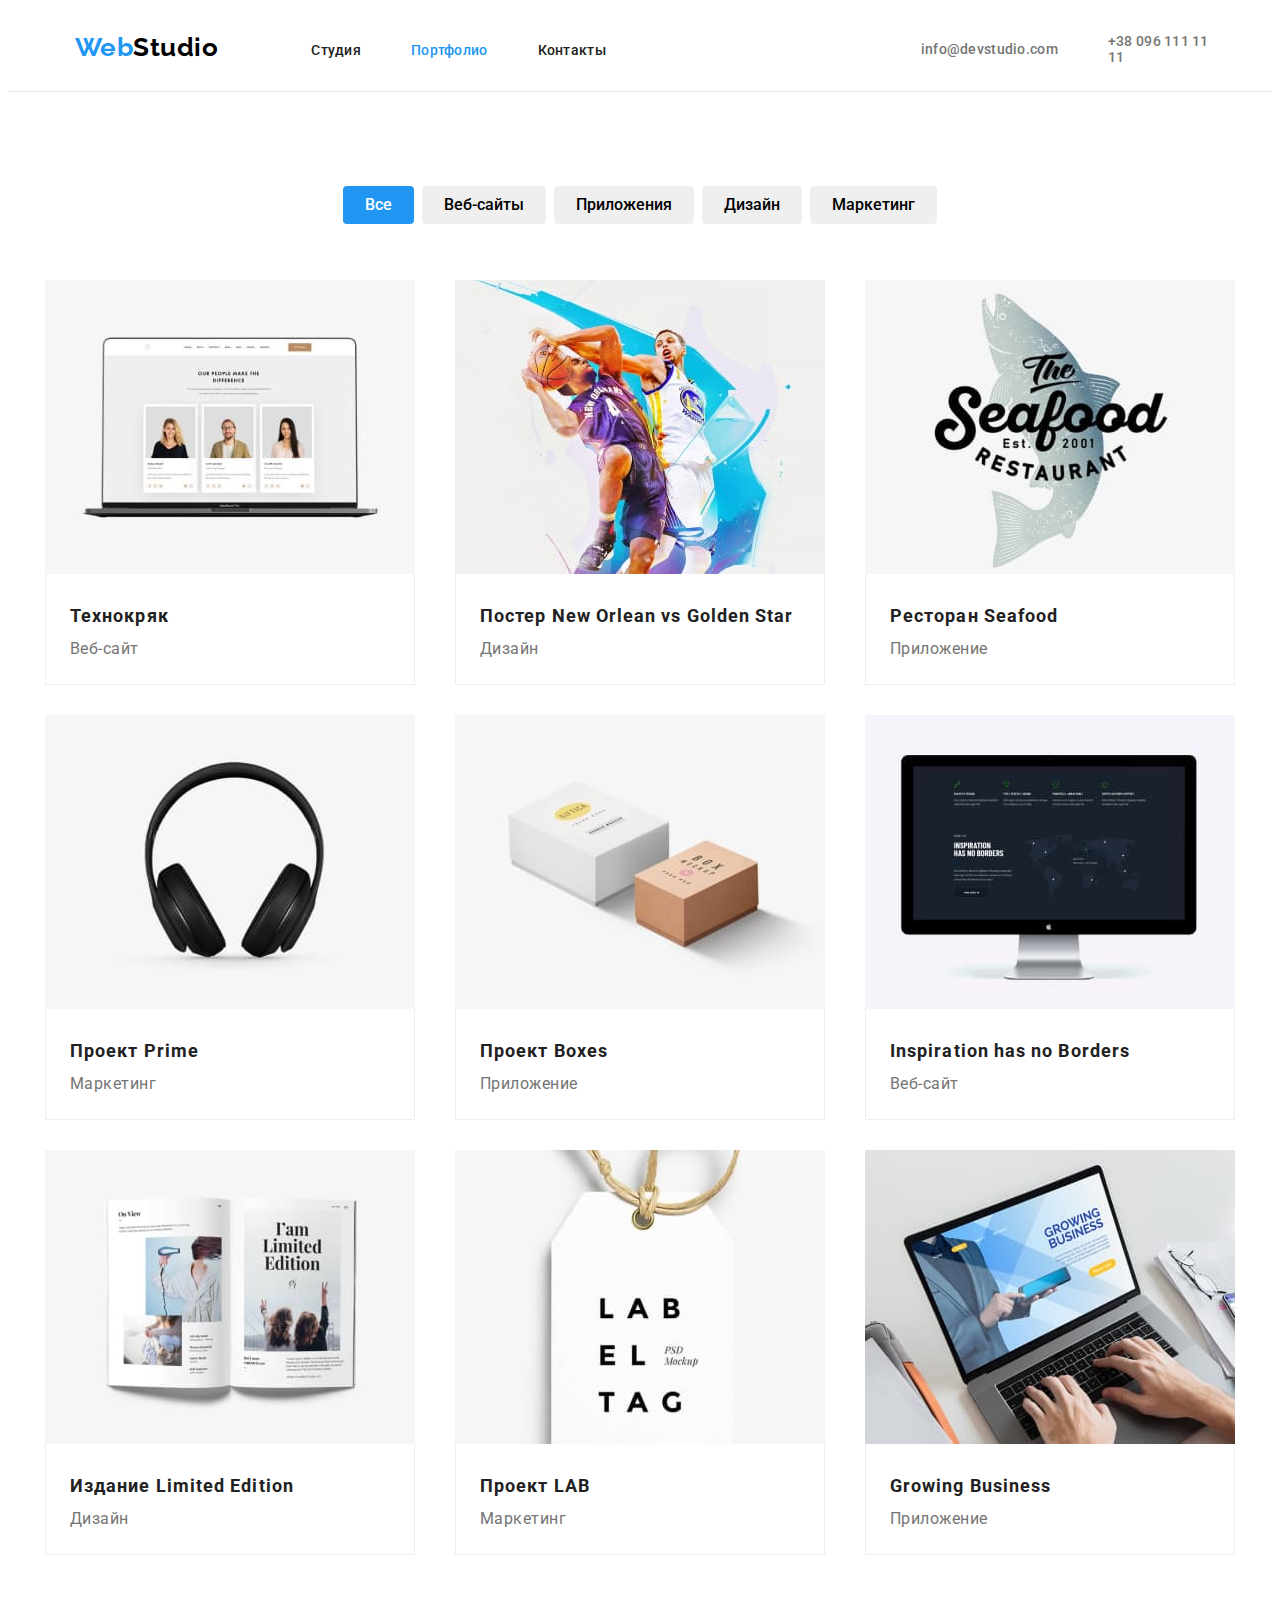
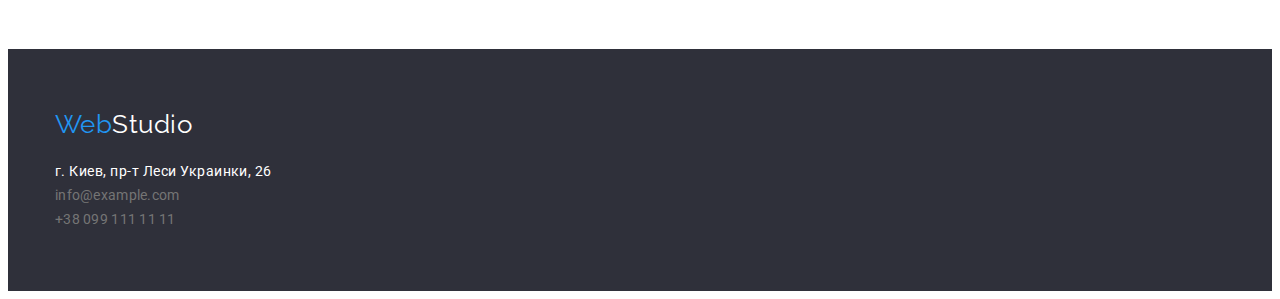
==== commit 0457b524: "5" ====
--- a/portfolio.html
+++ b/portfolio.html
@@ -140,7 +140,7 @@
                         </li>
                         <li class="project-item">
                             <a href="" class="project-link">
-                                <img src="./images/growingbusiness.jpg" alt="Растущий бизнес" width="370" lang="en">
+                                <img src="./images/growingbusines.jpg" alt="Растущий бизнес" width="370" lang="en">
                                 <div class="project-text">
                                     <h2 class="project-title">Growing Business</h2>
                                     <p class="project-about">Приложение</p>
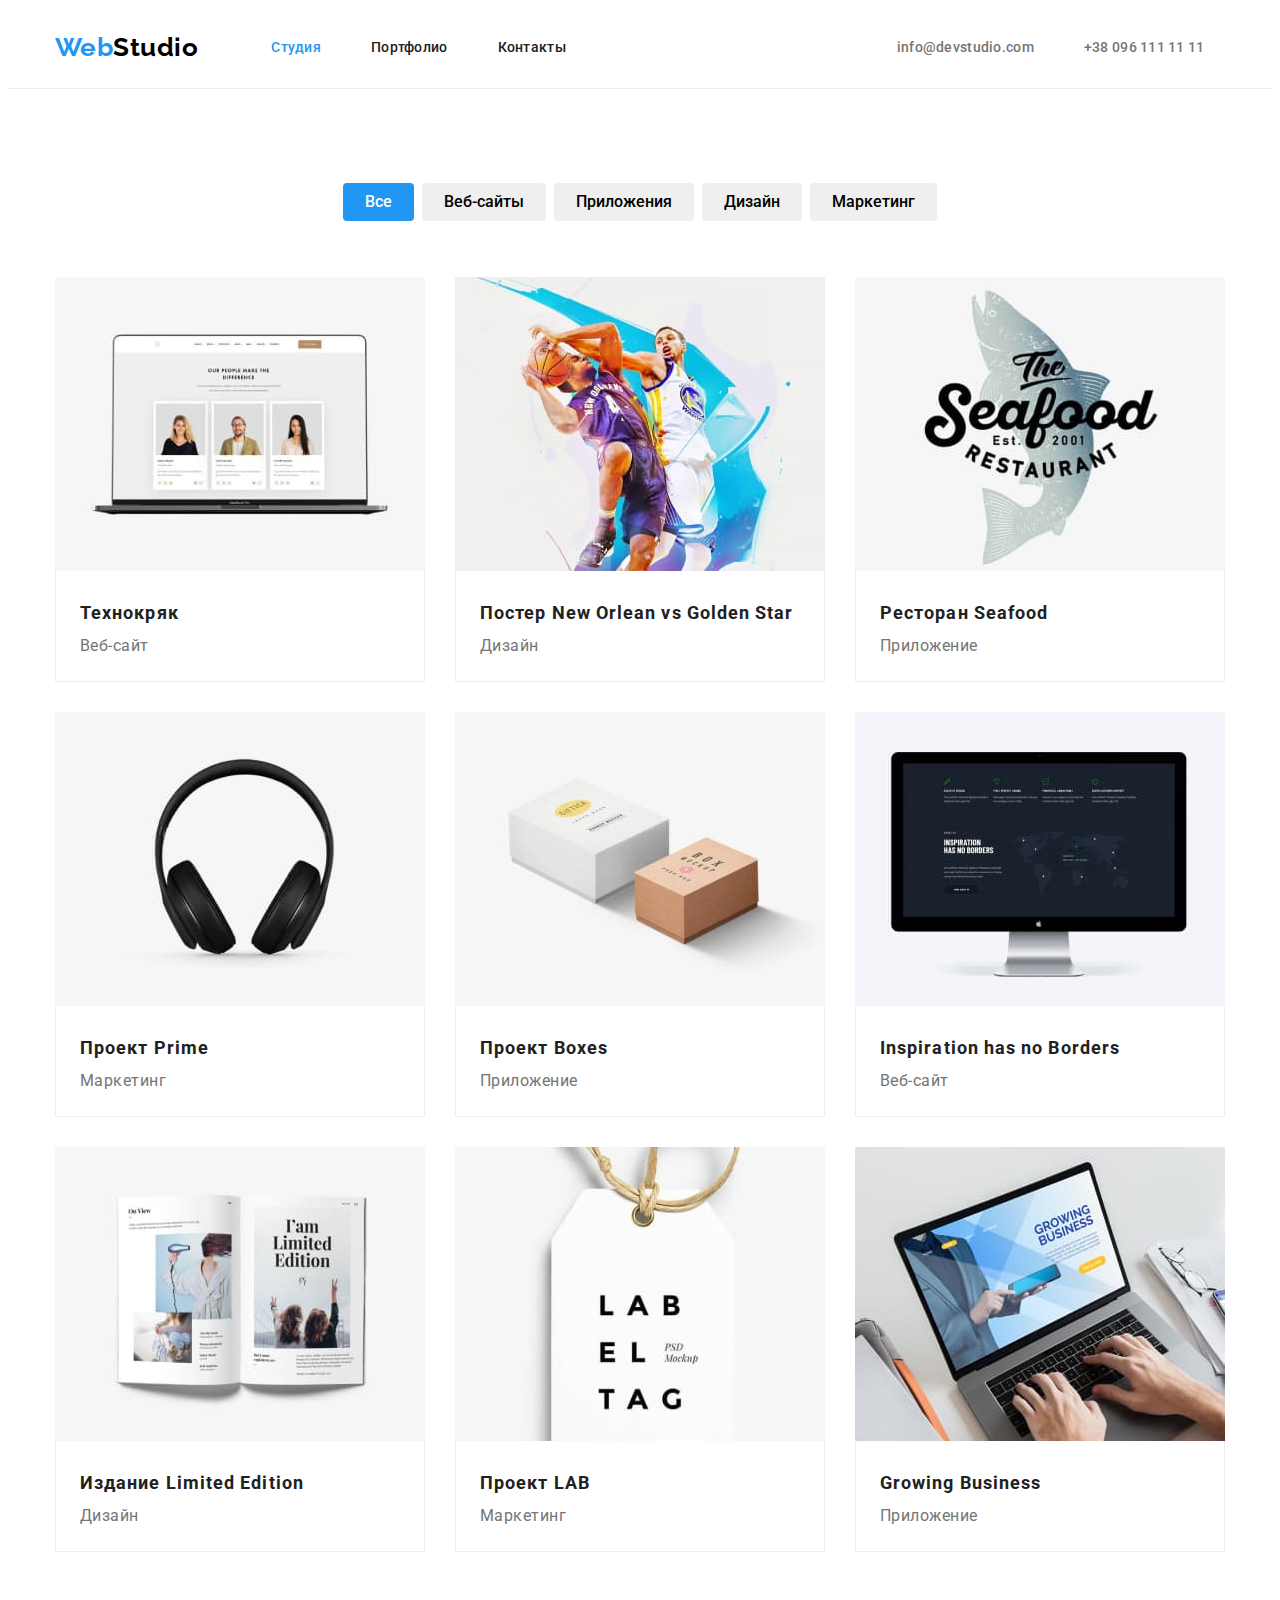
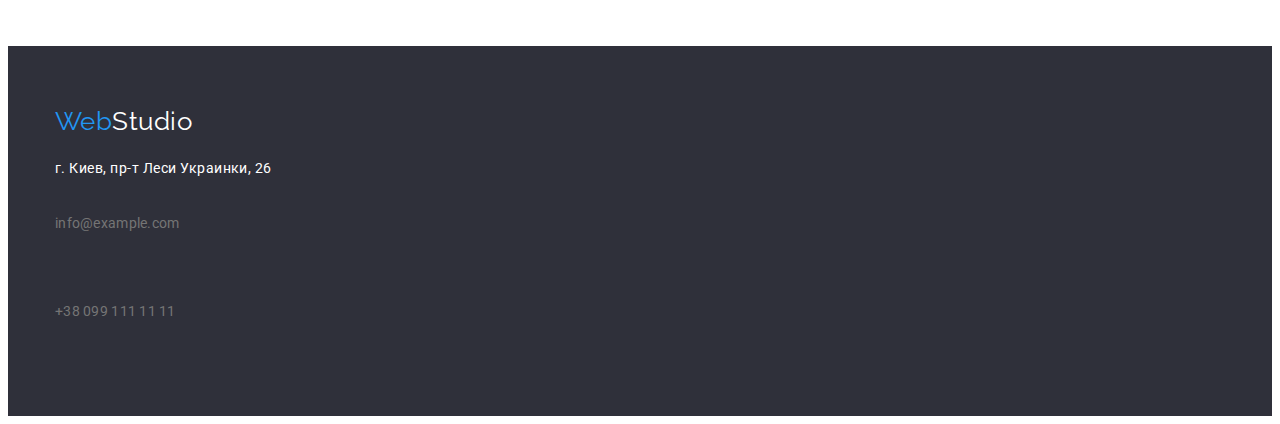
==== commit e358ff38: "1" ====
--- a/portfolio.html
+++ b/portfolio.html
@@ -14,21 +14,19 @@
     <header class="header">
         <div class="container hdr-container ">
             <nav class="hdr-nav">
-                <a href="/" lang="en" class="logo hdr-logo"><span class="hdr-first-logo">Web</span><span
-                        class="hdr-second-logo">Studio</span></a>
+                <a href="./index.html" lang="en" class="logo hdr-logo">Web<span class="hdr-second-logo">Studio</span></a>
                 <ul class="hdr-list list">
                     <li class="link-item">
-                        <a href="./index.html" class="hdr-link link ">Студия</a>
+                        <a href="./index.html" class="hdr-link link current">Студия</a>
                     </li>
                     <li class="link-item">
-                        <a href="./portfolio.html" class="hdr-link link current">Портфолио</a>
+                        <a href="./portfolio.html" class="hdr-link link">Портфолио</a>
                     </li>
                     <li class="link-item">
                         <a href="" class="hdr-link link">Контакты</a>
                     </li>
                 </ul>
             </nav>
-            <div class="hdr-contacts-list"></div>
             <ul class="hdr-contacts list">
                 <li class="hdr-contacts">
                     <a href="mailto:info@devstudio.com" lang="en" class="contact-link link">info@devstudio.com</a>
@@ -37,7 +35,6 @@
                     <a href="tel:+380961111111" class="contact-link link">+38 096 111 11 11</a>
                 </li>
             </ul>
-        </div>
         </div>
     </header>
     <!-- Main -->
--- a/css/style.css
+++ b/css/style.css
@@ -33,16 +33,18 @@
 p,
 ul,
 li,
-a,
 h1,
 h2,
 h3,
 h4,
 h5,
 h6 {
-  margin: 0 auto;
+  margin: 0;
   padding: 0;
 }
+/* a {
+  display: block;
+} */
 
 .list {
   list-style-type: none;
@@ -83,11 +85,11 @@
   display: flex;
 }
 .hdr-logo {
-  padding: 24px 20px 25px 20px;
+  padding: 24px 0px 25px 0px;
   margin-right: 73px;
 }
 
-.hdr-first-logo {
+.hdr-logo {
   font-family: 'Raleway', sans-serif;
   color: var(--txt-blue);
   font-weight: 700;
@@ -113,11 +115,10 @@
 }
 
 .link-item {
-  padding: 32px 0px 32px 0px;
-}
-
-.link-item:not(:first-child) {
-  margin-left: 50px;
+}
+
+.link-item:not(:last-child) {
+  margin-right: 50px;
 }
 
 .hdr-link:hover,
@@ -125,12 +126,19 @@
   color: var(--txt-blue);
 }
 .hdr-link {
+  font-family: 'Roboto', sans-serif;
   color: var(--txt-mostly-black);
   font-weight: 500;
   font-size: 14px;
   line-height: 1.14;
   letter-spacing: 0.02em;
   text-decoration: none;
+  display: block;
+  padding: 32px 0px 32px 0px;
+}
+
+.link-item:last-child {
+  margin-right: 331px;
 }
 
 .hdr-list .link.current {
@@ -142,23 +150,23 @@
   list-style: none;
 }
 
-.hdr-contacts-list {
-  margin-left: 315px;
-}
 .hdr-contacts {
   display: flex;
   align-items: center;
 }
 .hdr-contacts:not(:last-child) {
-  padding-right: 50px;
+  margin-right: 50px;
 }
 
 .contact-link {
+  font-family: 'Roboto', sans-serif;
   color: var(--txt-dark-gray);
   font-weight: 500;
   font-size: 14px;
   line-height: 1.14;
   letter-spacing: 0.02em;
+  display: block;
+  padding: 32px 0px 32px 0px;
 }
 
 .contact-link:hover,
@@ -182,6 +190,7 @@
   text-transform: uppercase;
   color: var(--txt-white);
   max-width: 660px;
+  margin: auto;
   margin-bottom: 30px;
 }
 
@@ -195,6 +204,7 @@
   cursor: pointer;
   border: none;
   padding: 10px 32px;
+  border-radius: 4px;
 }
 /* Dignity company */
 
@@ -220,11 +230,11 @@
 }
 
 .dignity-text {
-  font-weight: bold;
   font-size: 14px;
   line-height: 1.71;
   color: var(--txt-dark-gray);
   max-width: 270px;
+  margin-top: 10px;
 }
 /* about company */
 
@@ -304,7 +314,7 @@
   padding-bottom: 20px;
 }
 
-.logo .ftr-first-logo {
+.ftr-logo {
   font-family: 'Raleway', sans-serif;
   color: var(--txt-blue);
   font-size: 26px;
@@ -379,9 +389,7 @@
 .filter-btns {
   margin-bottom: 56px;
 }
-.port-conteiner {
-  padding: 0;
-}
+
 .projects-list {
   display: flex;
   flex-wrap: wrap;
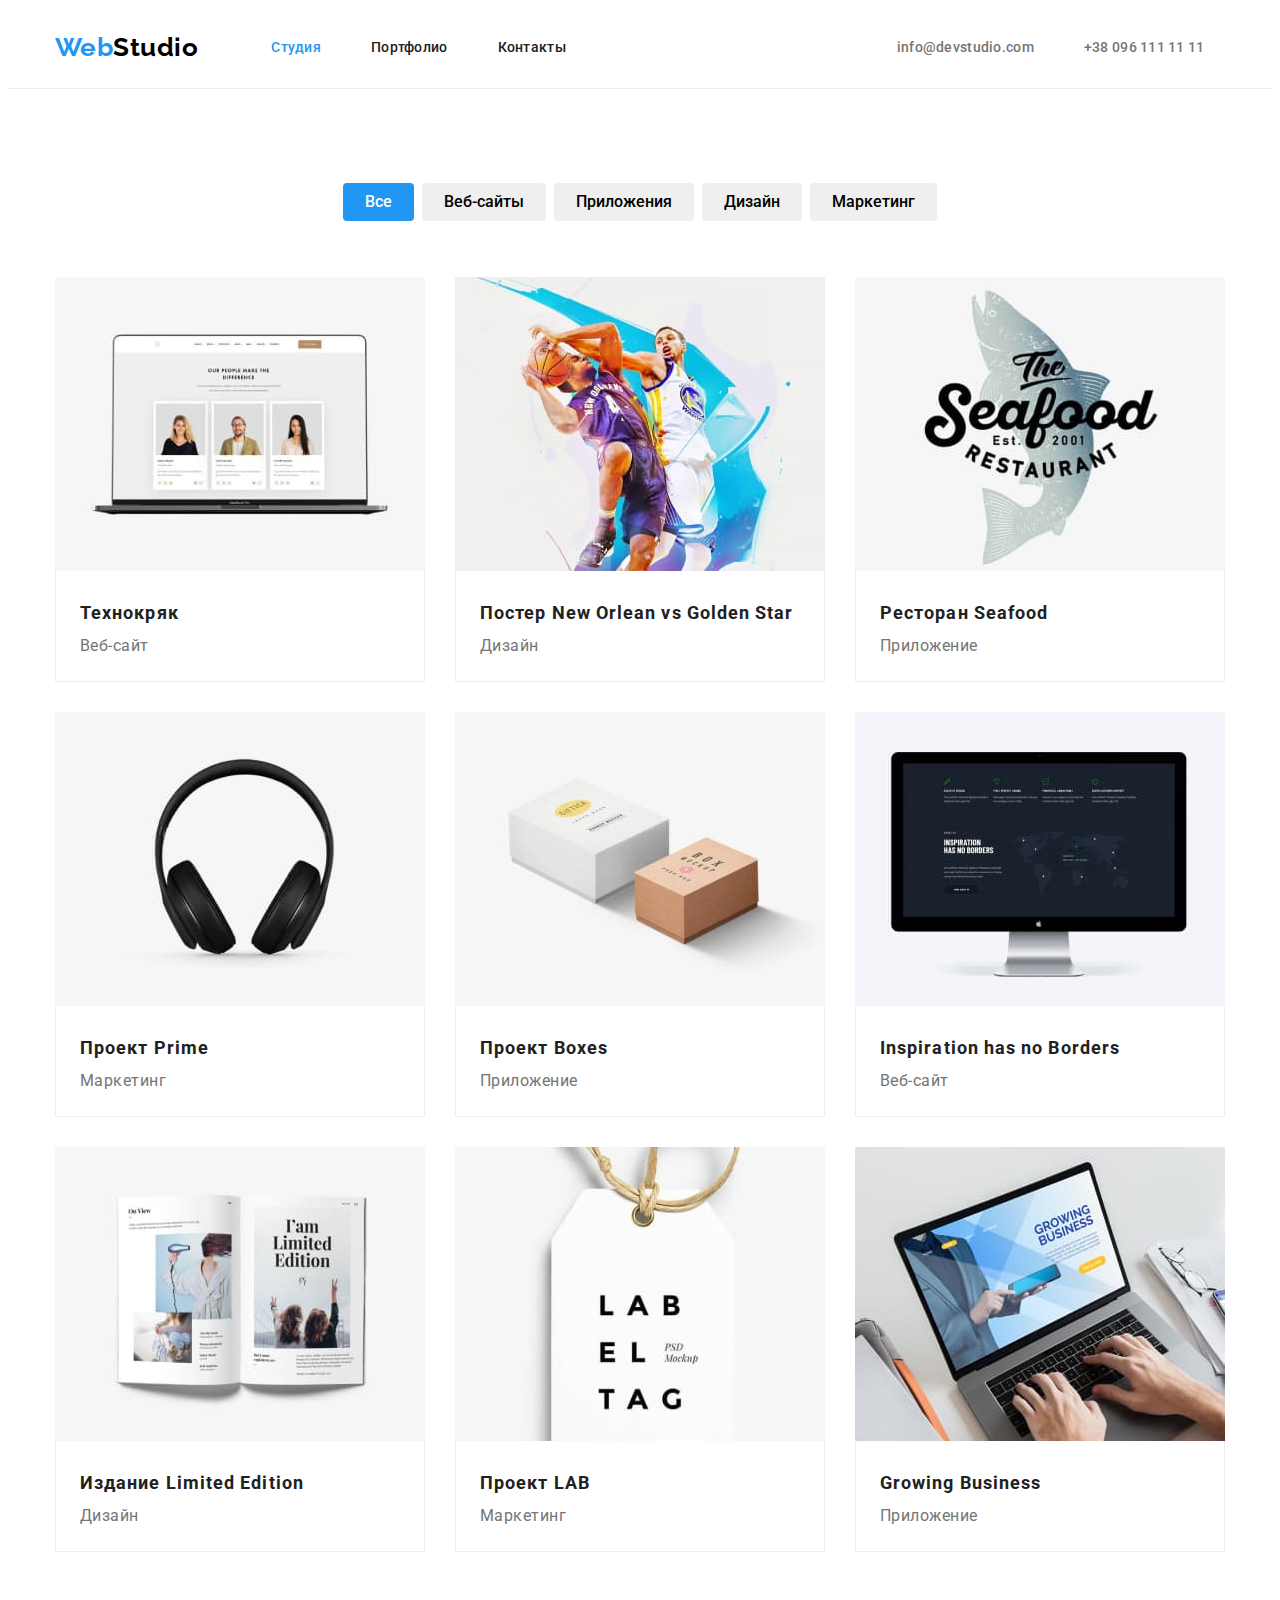
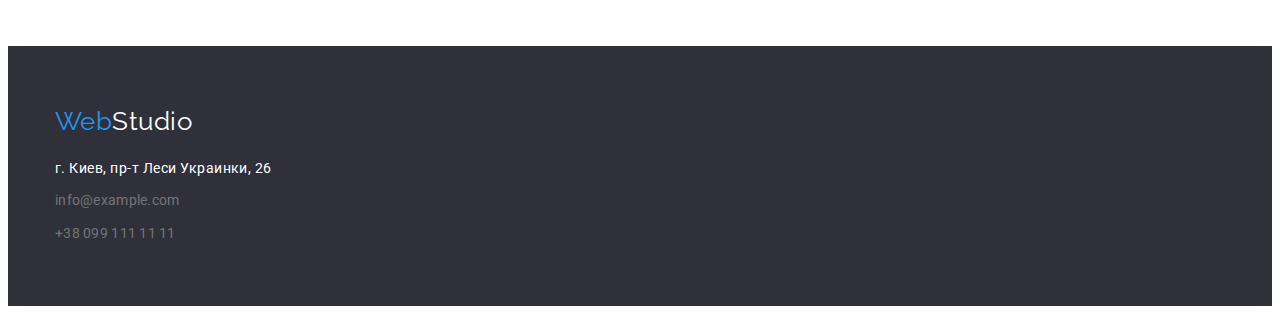
==== commit b083f997: "28092021" ====
--- a/portfolio.html
+++ b/portfolio.html
@@ -153,16 +153,16 @@
     <footer class="footer">
         <div class="footer-section">
             <div class="container">
-                <a href="/" lang="en" class="logo ftr-logo"><span class="ftr-first-logo">Web</span><span
-                        class="ftr-second-logo">Studio</span></a>
+                <a href="/" lang="en" class="logo ftr-logo">Web<span class="ftr-second-logo">Studio</span></a>
                 <address class="address">
                     <a href="https://goo.gl/maps/iQKYEARG3Sgrzrz96" class="ftr-address">г. Киев, пр-т Леси Украинки, 26</a>
                     <ul class="ftr-contacts">
                         <li class="contact-ftr">
-                            <a href="mailto:info@example.com" lang="en" class="contact-link link">info@example.com</a>
+                            <a href="mailto:info@example.com" lang="en"
+                                class="contact-link link ftr-link">info@example.com</a>
                         </li>
                         <li class="contact-ftr">
-                            <a href="tel:+380991111111" class="contact-link link">+38 099 111 11 11</a>
+                            <a href="tel:+380991111111" class="contact-link link ftr-link">+38 099 111 11 11</a>
                         </li>
                     </ul>
                 </address>
--- a/css/style.css
+++ b/css/style.css
@@ -175,6 +175,7 @@
 }
 
 /* Main Studio */
+
 .hero-section {
   background-color: var(--bgd-very-dark-grayish-blue);
   padding: 200px 0px;
@@ -222,11 +223,16 @@
   display: flex;
 }
 
+.dignity-item:not(:last-child) {
+  margin-right: 30px;
+}
+
 .dignity-item-title {
   font-weight: 700;
   font-size: 14px;
   line-height: 1.14;
   text-transform: uppercase;
+  margin-bottom: 10px;
 }
 
 .dignity-text {
@@ -234,7 +240,9 @@
   line-height: 1.71;
   color: var(--txt-dark-gray);
   max-width: 270px;
-  margin-top: 10px;
+}
+.dignity-text:not(:last-child) {
+  margin-right: 30px;
 }
 /* about company */
 
@@ -256,6 +264,10 @@
   list-style: none;
 }
 
+.about-item:not(:last-child) {
+  margin-right: 30px;
+}
+
 .team {
   background-color: var(--bgd-light-grayish-blue);
 }
@@ -275,10 +287,17 @@
 .team-member {
   list-style: none;
 }
+
+.team-member:not(:last-child) {
+  margin-right: 30px;
+}
+
 .team-title {
   padding-top: 30px;
   padding-bottom: 30px;
   background-color: var(--bgd-white);
+  box-shadow: 0px 1px 3px rgba(0, 0, 0, 0.12), 0px 1px 1px rgba(0, 0, 0, 0.14),
+    0px 2px 1px rgba(0, 0, 0, 0.2);
   border-radius: 0px 0px 4px 4px;
 }
 
@@ -311,7 +330,7 @@
 }
 .footer-section .logo {
   display: inline-block;
-  padding-bottom: 20px;
+  margin-bottom: 20px;
 }
 
 .ftr-logo {
@@ -328,11 +347,12 @@
   line-height: 31px;
 }
 .ftr-address {
+  display: flex;
   font-size: 14px;
   line-height: 1.71;
   color: var(--txt-white);
   text-decoration: none;
-  padding-bottom: 9px;
+  margin-bottom: 9px;
 }
 
 .ftr-contacts {
@@ -348,6 +368,13 @@
 .contact-link:focus,
 .contact-link:hover {
   color: var(--txt-blue);
+}
+
+.ftr-link {
+  padding: 0;
+}
+.contact-ftr:not(:last-child) {
+  margin-bottom: 9px;
 }
 /* Main Portfolio */
 .main-section {
@@ -393,15 +420,15 @@
 .projects-list {
   display: flex;
   flex-wrap: wrap;
-  margin-left: -30px;
-  margin-top: -30px;
+  margin-right: -30px;
+  margin-bottom: -30px;
 }
 
 .projects-list > .project-item {
   display: flex;
   flex-basis: calc(100% / 3 - 30px);
-  margin-left: 30px;
-  margin-top: 30px;
+  margin-right: 30px;
+  margin-bottom: 30px;
 }
 
 .project-link {
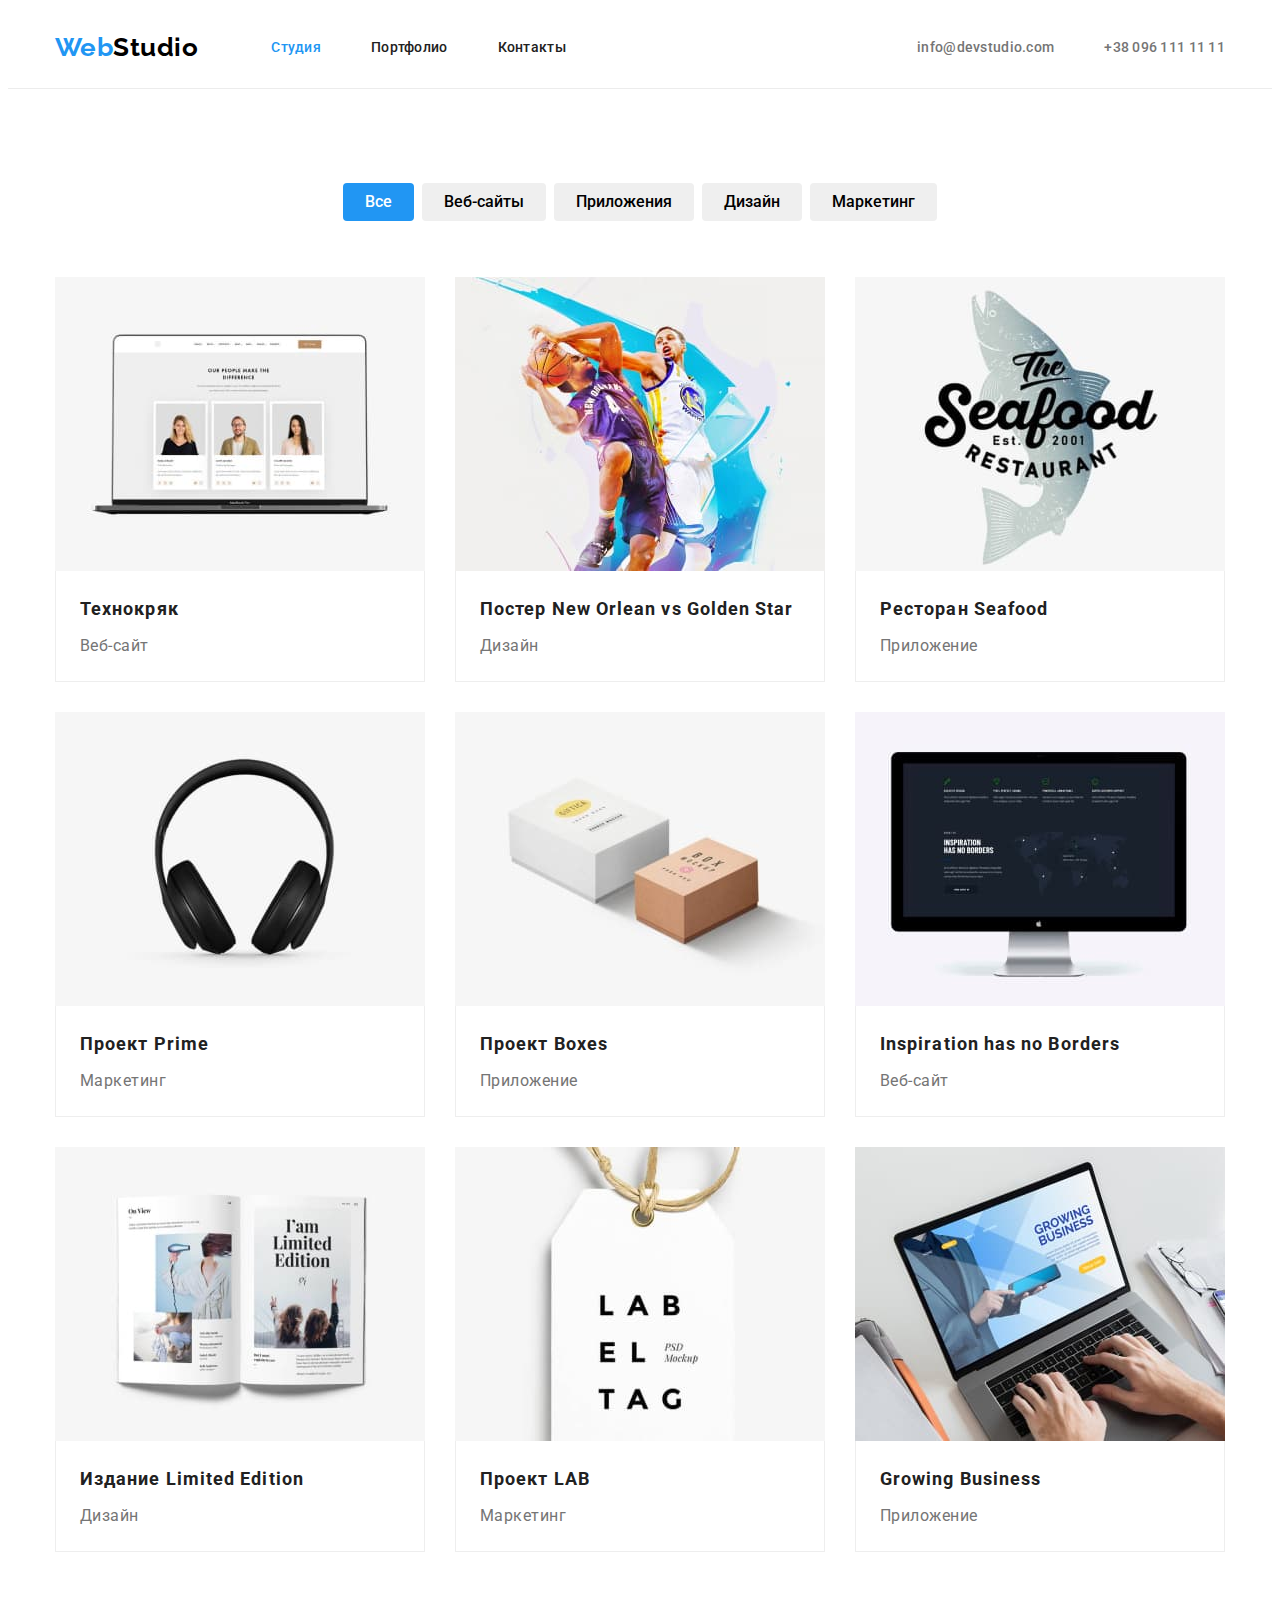
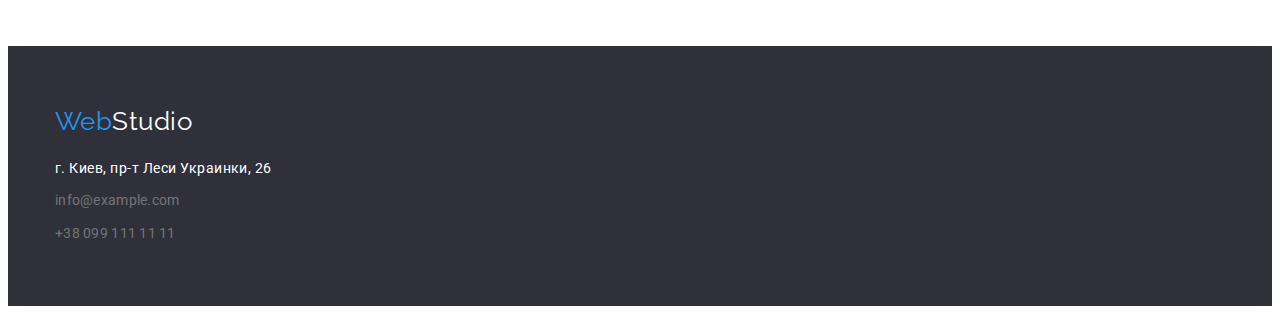
==== commit d98768ae: "1" ====
--- a/portfolio.html
+++ b/portfolio.html
@@ -5,6 +5,9 @@
     <meta http-equiv="X-UA-Compatible" content="IE=edge">
     <meta name="viewport" content="width=device-width, initial-scale=1.0">
     <title>Портфолио</title>
+    <link rel="stylesheet" href="https://cdnjs.cloudflare.com/ajax/libs/modern-normalize/1.1.0/modern-normalize.min.css"
+        integrity="sha512-wpPYUAdjBVSE4KJnH1VR1HeZfpl1ub8YT/NKx4PuQ5NmX2tKuGu6U/JRp5y+Y8XG2tV+wKQpNHVUX03MfMFn9Q=="
+        crossorigin="anonymous" referrerpolicy="no-referrer" />
     <link rel="stylesheet" href="./css/style.css">
     <link href="https://fonts.googleapis.com/css2?family=Raleway:wght@700&family=Roboto:wght@400;500;700;900&display=swap"
         rel="stylesheet" />
@@ -42,7 +45,6 @@
         <section class="main-section section">
             <div class="port-conteiner container">
                 <h1 class="visually-hidden">Проекты</h1>
-                <div class="filter-btns">
                     <ul class="list-button list">
                         <li class="button-item">
                             <button type="button" class="button current">Все</button>
@@ -60,8 +62,6 @@
                             <button type="button" class="button">Маркетинг</button>
                         </li>
                     </ul>
-                </div>
-                <div class="projects">
                     <ul class="projects-list list">
                         <li class="project-item">
                             <a href="" class="project-link">
@@ -146,7 +146,6 @@
                         </li>
                     </ul>
                 </div>
-            </div>
         </section>
     </main>
     <!-- Footer -->
--- a/css/style.css
+++ b/css/style.css
@@ -137,10 +137,6 @@
   padding: 32px 0px 32px 0px;
 }
 
-.link-item:last-child {
-  margin-right: 331px;
-}
-
 .hdr-list .link.current {
   color: var(--txt-blue);
 }
@@ -153,6 +149,7 @@
 .hdr-contacts {
   display: flex;
   align-items: center;
+  margin-left: auto;
 }
 .hdr-contacts:not(:last-child) {
   margin-right: 50px;
@@ -222,6 +219,9 @@
 .dignity-list {
   display: flex;
 }
+.dignity-list > .dignity-item {
+  flex-basis: auto;
+}
 
 .dignity-item:not(:last-child) {
   margin-right: 30px;
@@ -282,6 +282,9 @@
 
 .team-list {
   display: flex;
+}
+.team-list > .team-member {
+  flex-basis: auto;
 }
 
 .team-member {
@@ -306,7 +309,7 @@
   font-size: 16px;
   line-height: 1.18;
   text-align: center;
-  padding-bottom: 10px;
+  margin-bottom: 10px;
 }
 
 .about-member {
@@ -339,6 +342,10 @@
   font-size: 26px;
   line-height: 1.19;
 }
+.ftr-address:hover,
+.ftr-address:focus {
+  color: var(--txt-blue);
+}
 
 .ftr-second-logo {
   font-family: 'Raleway', sans-serif;
@@ -382,6 +389,7 @@
 .list-button {
   display: flex;
   justify-content: center;
+  margin-bottom: 56px;
 }
 .button {
   font-family: 'Roboto', sans-serif;
@@ -412,9 +420,6 @@
 }
 .button-item:not(:last-child) {
   margin-right: 8px;
-}
-.filter-btns {
-  margin-bottom: 56px;
 }
 
 .projects-list {
@@ -440,7 +445,7 @@
   line-height: 2;
   letter-spacing: 0.06em;
   color: var(--txt-mostly-black);
-  margin-top: 4px;
+  margin-bottom: 4px;
 }
 .project-about {
   font-size: 16px;
